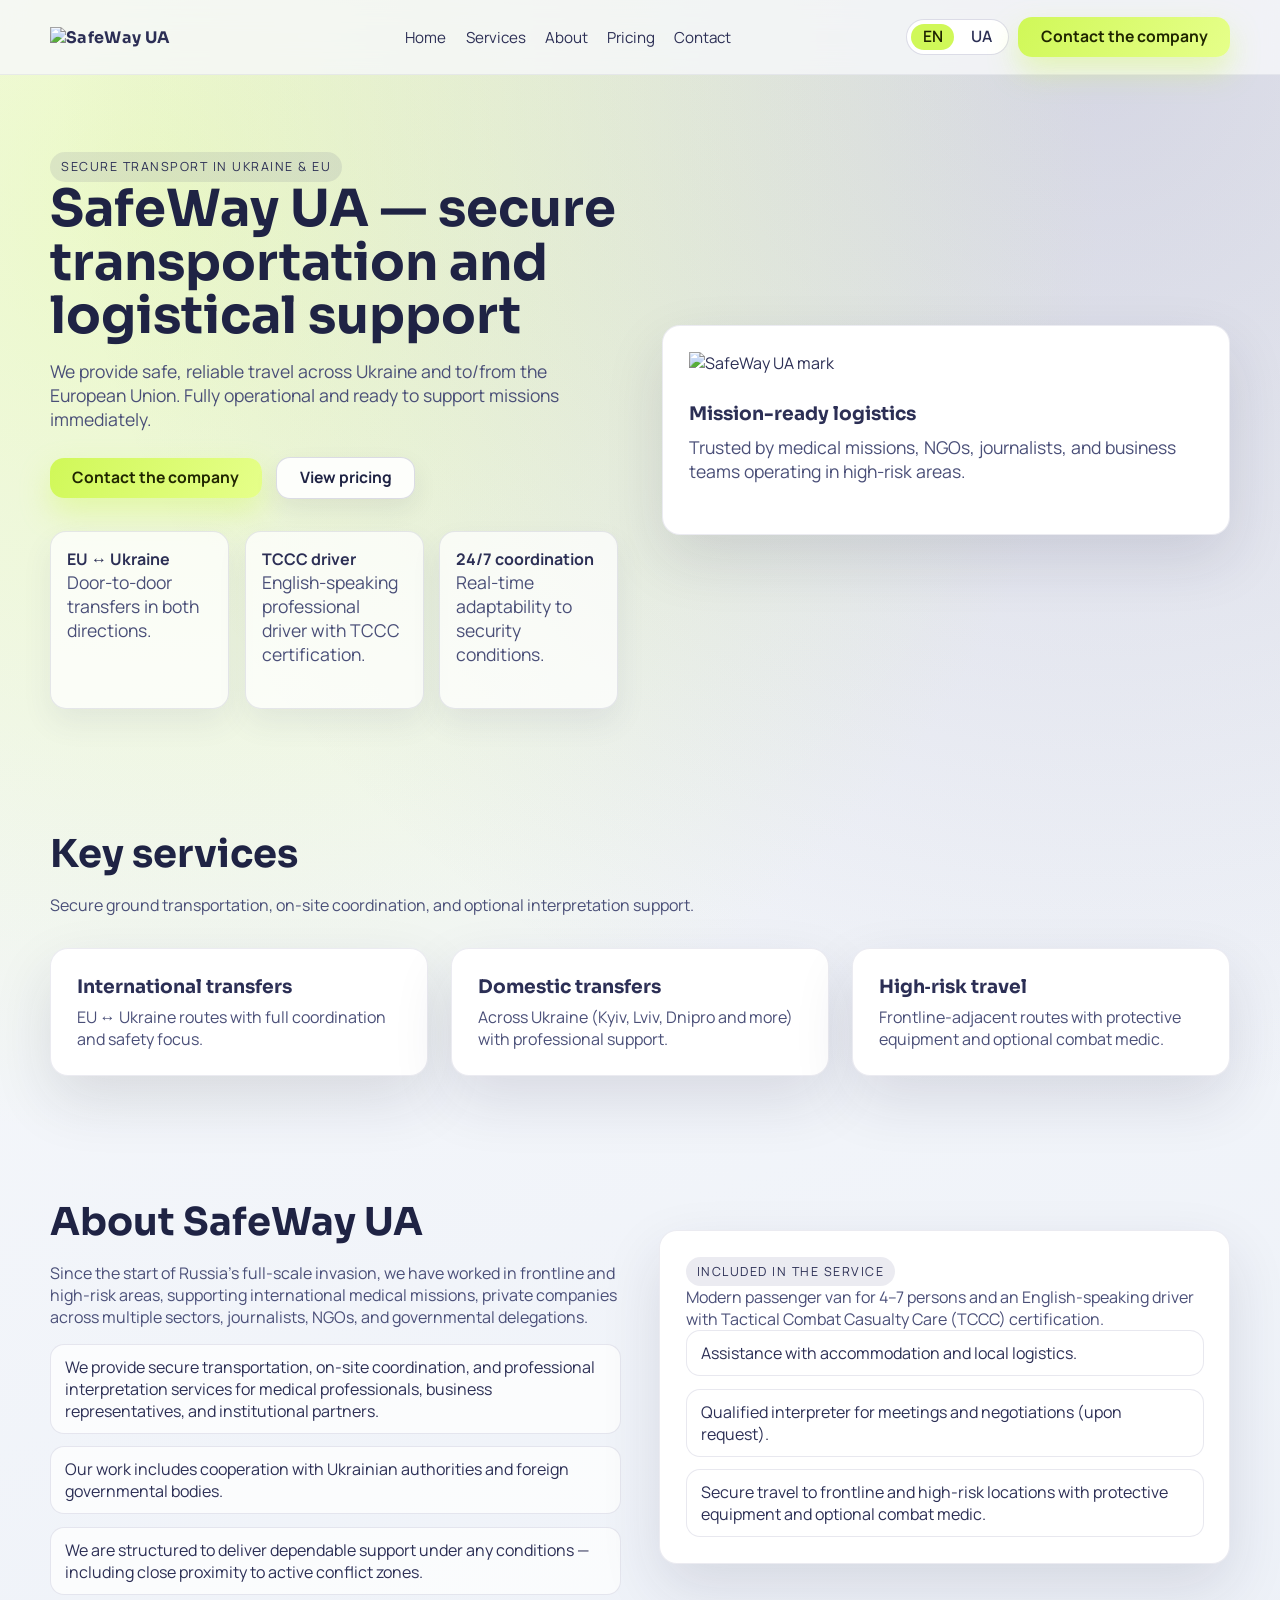
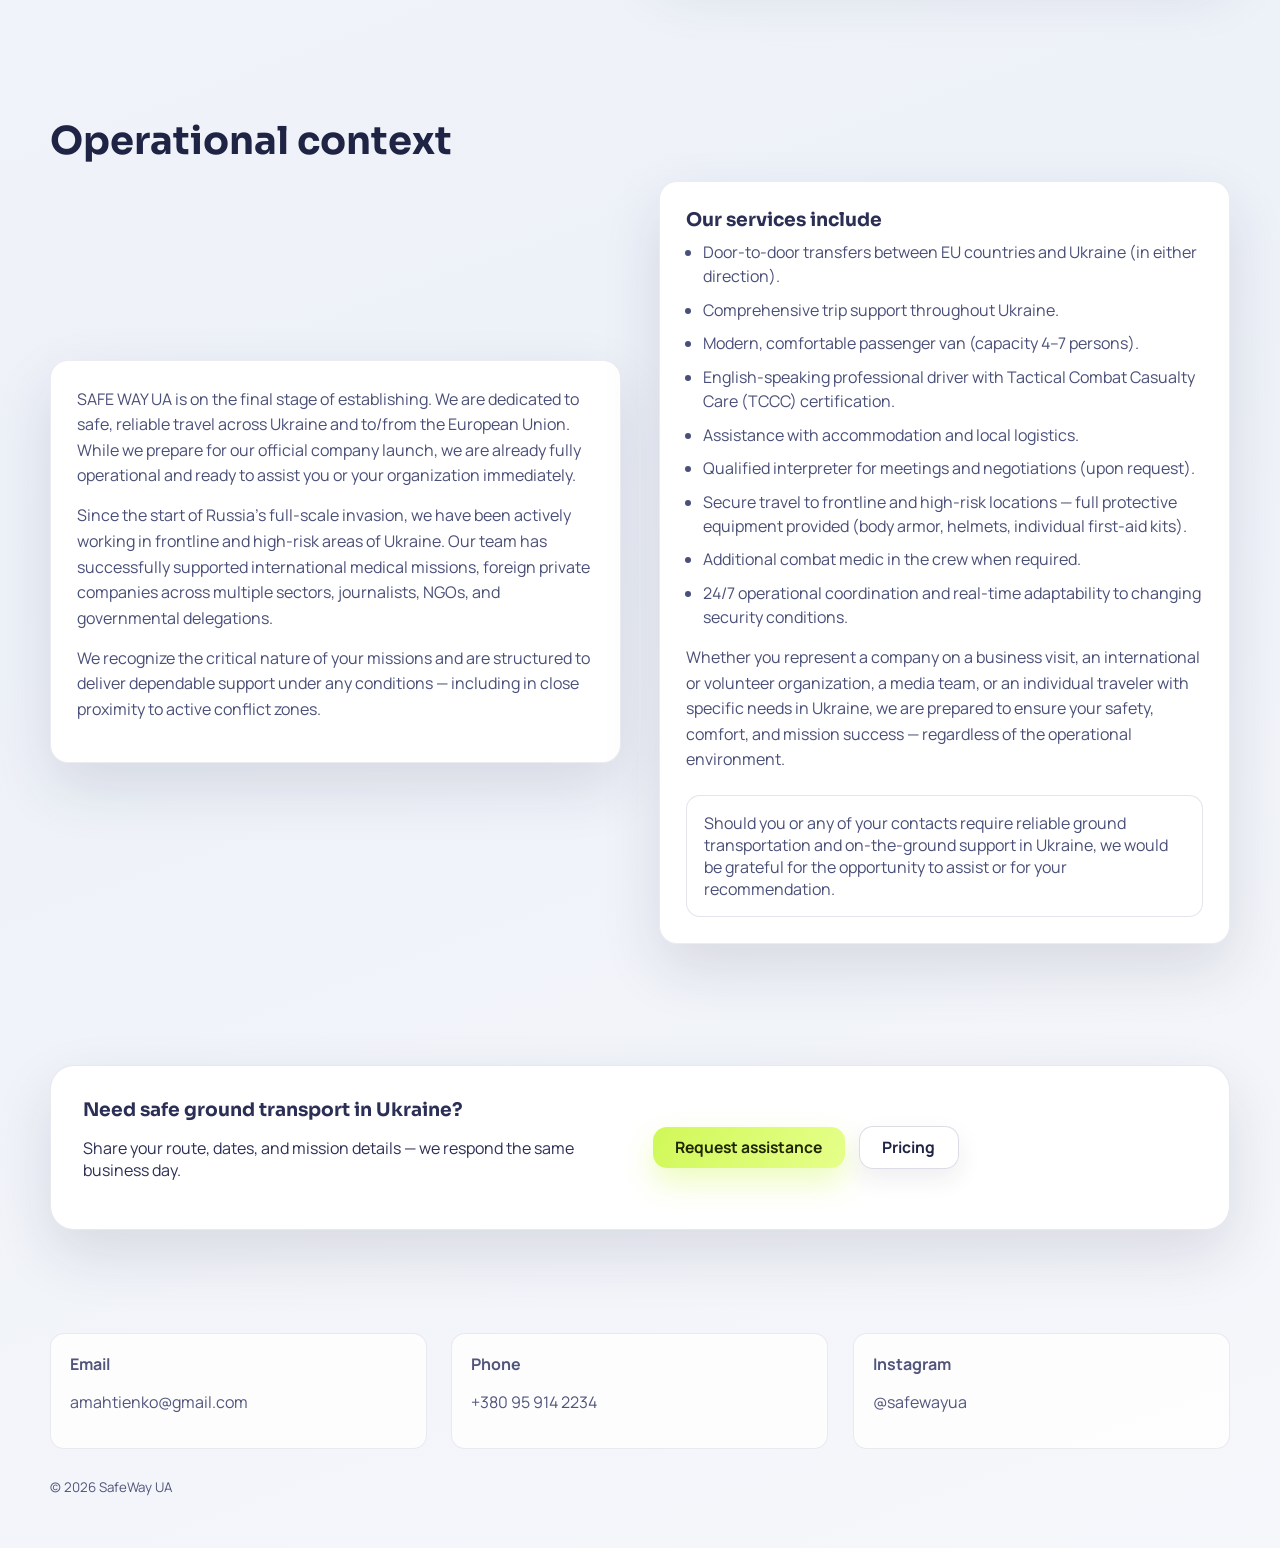
==== index.html @ d70117c4 "Add files via upload" ====
<!doctype html>
<html lang="en">
  <head>
    <meta charset="UTF-8" />
    <meta name="viewport" content="width=device-width, initial-scale=1.0" />
    <title>SafeWay UA Logistics</title>
    <link rel="preconnect" href="https://fonts.googleapis.com" />
    <link rel="preconnect" href="https://fonts.gstatic.com" crossorigin />
    <link
      href="https://fonts.googleapis.com/css2?family=Manrope:wght@400;500;600;700&family=Sora:wght@500;600;700&display=swap"
      rel="stylesheet"
    />
    <link rel="stylesheet" href="./styles.css" />
    <link rel="icon" type="image/png" href="./favicon.png" />
  </head>
  <body>
    <header>
      <div class="container nav">
        <a class="logo" href="./index.html">
          <img src="./assets/logo_2.png" alt="SafeWay UA" />
        </a>
        <nav class="nav-links">
          <a href="./index.html" data-i18n="nav_home">Home</a>
          <a href="#services" data-i18n="nav_services">Services</a>
          <a href="#about" data-i18n="nav_about">About</a>
          <a href="./pricing.html" data-i18n="nav_prices">Pricing</a>
          <a href="#contact" data-i18n="nav_contact">Contact</a>
        </nav>
        <div class="nav-actions">
          <div class="lang-toggle" aria-label="Language">
            <button class="active" data-lang="en">EN</button>
            <button data-lang="ua">UA</button>
          </div>
          <button class="btn btn-primary" data-open-modal data-i18n="hero_cta_primary">
            Contact the company
          </button>
        </div>
      </div>
    </header>

    <main>
      <section class="hero">
        <div class="container hero-grid">
          <div>
            <span class="badge" data-i18n="hero_badge">Secure transport in Ukraine & EU</span>
            <h1 class="hero-title-animate" data-i18n="hero_title">SafeWay UA — secure transportation and logistical support</h1>
            <p data-i18n="hero_text">
              We provide safe, reliable travel across Ukraine and to/from the European Union. Fully operational and
              ready to support missions immediately.
            </p>
            <div class="hero-actions">
              <button class="btn btn-primary" data-open-modal data-i18n="hero_cta_primary">Contact the company</button>
              <a class="btn btn-outline" href="./pricing.html" data-i18n="hero_cta_secondary">View pricing</a>
            </div>
            <div class="hero-meta">
              <div class="meta">
                <strong data-i18n="meta_1_title">EU ↔ Ukraine</strong>
                <p data-i18n="meta_1_text">Door‑to‑door transfers in both directions.</p>
              </div>
              <div class="meta">
                <strong data-i18n="meta_2_title">TCCC driver</strong>
                <p data-i18n="meta_2_text">English‑speaking professional driver with TCCC certification.</p>
              </div>
              <div class="meta">
                <strong data-i18n="meta_3_title">24/7 coordination</strong>
                <p data-i18n="meta_3_text">Real‑time adaptability to security conditions.</p>
              </div>
            </div>
          </div>
          <div class="hero-card">
            <img src="./assets/mark_with backround 4.png" alt="SafeWay UA mark" />
            <h3 data-i18n="hero_card_title">Mission-ready logistics</h3>
            <p data-i18n="hero_card_text">
              Trusted by medical missions, NGOs, journalists, and business teams operating in high‑risk areas.
            </p>
          </div>
        </div>
      </section>

      <section class="section" id="services">
        <div class="container">
          <h2 data-i18n="services_title">Key services</h2>
          <p class="lead" data-i18n="services_lead">
            Secure ground transportation, on‑site coordination, and optional interpretation support.
          </p>
          <div class="cards">
            <div class="card">
              <h3 data-i18n="service_1_title">International transfers</h3>
              <p data-i18n="service_1_text">EU ↔ Ukraine routes with full coordination and safety focus.</p>
            </div>
            <div class="card">
              <h3 data-i18n="service_2_title">Domestic transfers</h3>
              <p data-i18n="service_2_text">Across Ukraine (Kyiv, Lviv, Dnipro and more) with professional support.</p>
            </div>
            <div class="card">
              <h3 data-i18n="service_3_title">High‑risk travel</h3>
              <p data-i18n="service_3_text">
                Frontline‑adjacent routes with protective equipment and optional combat medic.
              </p>
            </div>
          </div>
        </div>
      </section>

      <section class="section" id="about">
        <div class="container split">
          <div>
            <h2 data-i18n="about_title">About SafeWay UA</h2>
            <p class="lead" data-i18n="about_lead">
              Since the start of Russia’s full‑scale invasion, we have worked in frontline and high‑risk areas,
              supporting international medical missions, private companies across multiple sectors, journalists, NGOs,
              and governmental delegations.
            </p>
            <div class="list">
              <div class="list-item" data-i18n="about_point_1">
                We provide secure transportation, on‑site coordination, and professional interpretation services for
                medical professionals, business representatives, and institutional partners.
              </div>
              <div class="list-item" data-i18n="about_point_2">
                Our work includes cooperation with Ukrainian authorities and foreign governmental bodies.
              </div>
              <div class="list-item" data-i18n="about_point_3">
                We are structured to deliver dependable support under any conditions — including close proximity to
                active conflict zones.
              </div>
            </div>
          </div>
          <div>
            <div class="card">
              <span class="badge" data-i18n="coverage_title">Included in the service</span>
              <p data-i18n="coverage_text">
                Modern passenger van for 4–7 persons and an English‑speaking driver with Tactical Combat Casualty Care
                (TCCC) certification.
              </p>
              <div class="list">
                <div class="list-item" data-i18n="coverage_list_1">Assistance with accommodation and local logistics.</div>
                <div class="list-item" data-i18n="coverage_list_2">
                  Qualified interpreter for meetings and negotiations (upon request).
                </div>
                <div class="list-item" data-i18n="coverage_list_3">
                  Secure travel to frontline and high‑risk locations with protective equipment and optional combat
                  medic.
                </div>
              </div>
            </div>
          </div>
        </div>
      </section>

      <section class="section" id="mission">
        <div class="container">
          <h2 data-i18n="mission_title">Operational context</h2>
          <div class="split">
            <div class="card rich" data-i18n-html="mission_body_html"></div>
            <div class="card">
              <h3 style="margin-top: 0;" data-i18n="mission_services_title">Our services include</h3>
              <ul class="rich-list">
                <li data-i18n="mission_service_1">Door‑to‑door transfers between EU countries and Ukraine (in either direction).</li>
                <li data-i18n="mission_service_2">Comprehensive trip support throughout Ukraine.</li>
                <li data-i18n="mission_service_3">Modern, comfortable passenger van (capacity 4–7 persons).</li>
                <li data-i18n="mission_service_4">English‑speaking professional driver with Tactical Combat Casualty Care (TCCC) certification.</li>
                <li data-i18n="mission_service_5">Assistance with accommodation and local logistics.</li>
                <li data-i18n="mission_service_6">Qualified interpreter for meetings and negotiations (upon request).</li>
                <li data-i18n="mission_service_7">
                  Secure travel to frontline and high‑risk locations — full protective equipment provided (body armor,
                  helmets, individual first‑aid kits).
                </li>
                <li data-i18n="mission_service_8">Additional combat medic in the crew when required.</li>
                <li data-i18n="mission_service_9">24/7 operational coordination and real‑time adaptability to changing security conditions.</li>
              </ul>
              <p class="rich" data-i18n="mission_close"></p>
              <p class="rich-note" data-i18n="mission_recommend"></p>
            </div>
          </div>
        </div>
      </section>

      <section class="section" id="contact">
        <div class="container">
          <div class="banner">
            <div>
              <h3 data-i18n="banner_title">Need safe ground transport in Ukraine?</h3>
              <p data-i18n="banner_text">
                Share your route, dates, and mission details — we respond the same business day.
              </p>
            </div>
            <div class="hero-actions">
              <button class="btn btn-primary" data-open-modal data-i18n="banner_cta">Request assistance</button>
              <a class="btn btn-outline" href="./pricing.html" data-i18n="nav_prices">Pricing</a>
            </div>
          </div>
        </div>
      </section>
    </main>

    <footer>
      <div class="container footer-grid">
        <div class="footer-card">
          <strong data-i18n="footer_email_label">Email</strong>
          <p data-i18n="footer_email_text">amahtienko@gmail.com</p>
        </div>
        <div class="footer-card">
          <strong data-i18n="footer_phone_label">Phone</strong>
          <p data-i18n="footer_phone_text">+380 95 914 2234</p>
        </div>
        <div class="footer-card">
          <strong data-i18n="footer_follow_label">Instagram</strong>
          <p>
            <a href="https://www.instagram.com/safewayua" target="_blank" rel="noreferrer" data-i18n="footer_follow_text">
              @safewayua
            </a>
          </p>
        </div>
      </div>
      <div class="container" style="margin-top: 1.6rem;">
        <small>© <span data-year></span> SafeWay UA</small>
      </div>
    </footer>

    <div class="modal" aria-hidden="true">
      <div class="modal-card">
        <h3 data-i18n="modal_title">Choose a channel</h3>
        <p data-i18n="modal_text">Message SafeWay UA via Telegram or WhatsApp.</p>
        <div class="modal-actions">
          <a data-telegram href="https://t.me/USERNAME" target="_blank" rel="noreferrer" data-i18n="modal_telegram">
            Telegram
          </a>
          <a data-whatsapp href="https://wa.me/000000000000" target="_blank" rel="noreferrer" data-i18n="modal_whatsapp">
            WhatsApp
          </a>
        </div>
        <div style="margin-top: 1.2rem; text-align: right;">
          <button class="btn btn-outline" data-close-modal data-i18n="modal_close">Close</button>
        </div>
      </div>
    </div>

    <script src="./app.js"></script>
  </body>
</html>
---- styles.css ----
:root {
  --ink: #2c2f55;
  --ink-strong: #1f2344;
  --accent: #d0f858;
  --accent-strong: #b8e83a;
  --bg: #f7f8fb;
  --bg-2: #eef1f7;
  --line: rgba(64, 64, 120, 0.18);
  --card: #ffffff;
  --shadow: 0 24px 60px rgba(32, 36, 66, 0.12);
  --radius: 18px;
}

* {
  box-sizing: border-box;
}

html,
body {
  margin: 0;
  padding: 0;
  font-family: "Manrope", sans-serif;
  background:
    radial-gradient(circle at 12% 6%, rgba(208, 248, 88, 0.32), transparent 30%),
    radial-gradient(circle at 86% 2%, rgba(64, 64, 120, 0.18), transparent 32%),
    linear-gradient(160deg, #f9fafc 0%, #edf1f8 60%, #f6f7fb 100%);
  color: var(--ink);
}

a {
  color: inherit;
  text-decoration: none;
}

img {
  max-width: 100%;
  display: block;
}

body::before {
  content: "";
  position: fixed;
  inset: 0;
  background: 
    radial-gradient(circle at 10% 20%, rgba(208, 248, 88, 0.12), transparent 35%),
    radial-gradient(circle at 90% 15%, rgba(64, 64, 120, 0.12), transparent 30%),
    repeating-linear-gradient(120deg, rgba(64, 64, 120, 0.05) 0 1px, transparent 1px 60px);
  pointer-events: none;
  z-index: -1;
}

.container {
  width: min(1180px, calc(100% - 2.5rem));
  margin-inline: auto;
}

header {
  position: sticky;
  top: 0;
  z-index: 20;
  backdrop-filter: blur(14px);
  background: rgba(247, 248, 251, 0.8);
  border-bottom: 1px solid rgba(64, 64, 120, 0.08);
}

.nav {
  height: 74px;
  display: flex;
  align-items: center;
  justify-content: space-between;
  gap: 1rem;
}

.logo {
  display: flex;
  align-items: center;
  gap: 0;
  font-family: "Sora", sans-serif;
  font-weight: 700;
  letter-spacing: 0.02em;
}

.logo img {
  width: 180px;
  height: auto;
  object-fit: contain;
}

.nav-links {
  display: flex;
  align-items: center;
  gap: 1.2rem;
  font-size: 0.95rem;
}

.nav-actions {
  display: flex;
  align-items: center;
  gap: 0.6rem;
}

.lang-toggle {
  display: flex;
  gap: 0.4rem;
  border: 1px solid var(--line);
  padding: 0.25rem;
  border-radius: 999px;
  background: #fff;
}

.lang-toggle button {
  border: 0;
  padding: 0.35rem 0.7rem;
  border-radius: 999px;
  background: transparent;
  font-weight: 600;
  color: var(--ink);
  cursor: pointer;
}

.lang-toggle button.active {
  background: var(--accent);
  color: #1e2400;
}

button,
.btn {
  border: 0;
  cursor: pointer;
  border-radius: 14px;
  padding: 0.78rem 1.4rem;
  font-family: inherit;
  font-weight: 700;
  font-size: 0.98rem;
  line-height: 1;
  transition: transform 0.15s ease, box-shadow 0.2s ease, background 0.2s ease, border-color 0.2s ease;
}

.btn-primary {
  color: #202600;
  background: linear-gradient(120deg, #d0f858 0%, #e6ff8a 100%);
  box-shadow: 0 14px 30px rgba(208, 248, 88, 0.4);
}

.btn-primary:hover {
  transform: translateY(-1px);
  box-shadow: 0 18px 36px rgba(208, 248, 88, 0.5);
}

.btn-outline {
  color: var(--ink-strong);
  border: 1px solid rgba(64, 64, 120, 0.18);
  background: rgba(255, 255, 255, 0.9);
  box-shadow: 0 10px 24px rgba(32, 36, 66, 0.08);
}

.btn-outline:hover {
  transform: translateY(-1px);
  border-color: rgba(64, 64, 120, 0.32);
}

.hero {
  padding: 4.8rem 0 3.8rem;
}

.hero-grid {
  display: grid;
  grid-template-columns: repeat(2, minmax(0, 1fr));
  gap: 2.8rem;
  align-items: center;
}

.hero h1 {
  font-family: "Sora", sans-serif;
  font-size: clamp(2.3rem, 4vw, 3.9rem);
  line-height: 1.05;
  margin: 0 0 1rem;
  color: var(--ink-strong);
}

.hero p {
  font-size: 1.1rem;
  color: #4a4f78;
  margin: 0 0 1.6rem;
}

.hero-card {
  background: var(--card);
  border-radius: var(--radius);
  padding: 1.6rem;
  box-shadow: var(--shadow);
  border: 1px solid rgba(64, 64, 120, 0.1);
}

.hero-card img {
  margin-bottom: 1.8rem;
}

.hero-card h3 {
  margin: 0 0 0.6rem;
  font-family: "Sora", sans-serif;
}

.hero-actions {
  display: flex;
  gap: 0.9rem;
  flex-wrap: wrap;
  align-items: center;
}

.hero-meta {
  margin-top: 2rem;
  display: grid;
  grid-template-columns: repeat(3, minmax(0, 1fr));
  gap: 1rem;
}

.hero-meta .meta {
  background: rgba(255, 255, 255, 0.72);
  border: 1px solid rgba(64, 64, 120, 0.12);
  border-radius: 16px;
  padding: 1rem;
  box-shadow: 0 14px 30px rgba(64, 64, 120, 0.08);
}

.section {
  padding: 3.8rem 0;
}

.section h2 {
  font-family: "Sora", sans-serif;
  font-size: clamp(1.8rem, 3vw, 2.6rem);
  margin: 0 0 1rem;
  color: var(--ink-strong);
}

.section p.lead {
  max-width: 720px;
  color: #4a4f78;
}

.cards {
  display: grid;
  grid-template-columns: repeat(3, minmax(0, 1fr));
  gap: 1.4rem;
  margin-top: 2rem;
}

.card {
  background: var(--card);
  border-radius: var(--radius);
  padding: 1.6rem;
  border: 1px solid rgba(64, 64, 120, 0.1);
  box-shadow: var(--shadow);
  transition: transform 0.2s ease, box-shadow 0.2s ease, border-color 0.2s ease;
}

.card:hover {
  transform: translateY(-4px);
  box-shadow: 0 28px 70px rgba(32, 36, 66, 0.16);
  border-color: rgba(64, 64, 120, 0.2);
}

.card h3 {
  font-family: "Sora", sans-serif;
  margin: 0 0 0.5rem;
}

.card p {
  color: #4a4f78;
  margin: 0;
}

.split {
  display: grid;
  grid-template-columns: repeat(2, minmax(0, 1fr));
  gap: 2.4rem;
  align-items: center;
}

.list {
  display: grid;
  gap: 0.75rem;
}

.list-item {
  display: flex;
  align-items: flex-start;
  gap: 0.6rem;
  padding: 0.7rem 0.9rem;
  background: rgba(255, 255, 255, 0.7);
  border-radius: 14px;
  border: 1px solid rgba(64, 64, 120, 0.12);
}

.badge {
  font-size: 0.78rem;
  text-transform: uppercase;
  letter-spacing: 0.12em;
  background: rgba(64, 64, 120, 0.1);
  padding: 0.4rem 0.7rem;
  border-radius: 999px;
  display: inline-flex;
  align-items: center;
  gap: 0.35rem;
}

.banner {
  background: var(--card);
  border-radius: calc(var(--radius) + 6px);
  padding: 2rem;
  border: 1px solid rgba(64, 64, 120, 0.12);
  box-shadow: var(--shadow);
  display: grid;
  grid-template-columns: repeat(2, minmax(0, 1fr));
  gap: 1.6rem;
}

.banner h3 {
  margin: 0 0 0.4rem;
  font-family: "Sora", sans-serif;
}

.rich p {
  margin: 0 0 0.9rem;
  color: #4a4f78;
  line-height: 1.6;
}

p.rich {
  margin: 0 0 1.4rem;
  color: #4a4f78;
  line-height: 1.6;
}

.rich strong {
  color: var(--ink-strong);
}

.rich-list {
  margin: 0.6rem 0 1rem;
  padding-left: 1.1rem;
  color: #4a4f78;
  display: grid;
  gap: 0.6rem;
  line-height: 1.5;
}

.rich-note {
  margin-top: 1.6rem;
  padding: 1rem 1.1rem;
  border-radius: 14px;
  border: 1px solid rgba(64, 64, 120, 0.14);
  background: rgba(255, 255, 255, 0.78);
  color: #4a4f78;
}

footer {
  padding: 2.6rem 0 3.2rem;
  color: #51557a;
}

.footer-grid {
  display: grid;
  grid-template-columns: repeat(3, minmax(0, 1fr));
  gap: 1.5rem;
}

.footer-card {
  padding: 1.2rem;
  border-radius: 14px;
  border: 1px solid rgba(64, 64, 120, 0.1);
  background: rgba(255, 255, 255, 0.8);
}

.modal {
  position: fixed;
  inset: 0;
  background: rgba(16, 18, 36, 0.42);
  display: none;
  align-items: center;
  justify-content: center;
  padding: 1.5rem;
  z-index: 40;
}

.modal.active {
  display: flex;
}

.modal-card {
  background: #fff;
  border-radius: 20px;
  padding: 1.6rem;
  max-width: 420px;
  width: 100%;
  box-shadow: var(--shadow);
}

.modal-card h3 {
  margin-top: 0;
  font-family: "Sora", sans-serif;
}

.modal-actions {
  display: grid;
  gap: 0.8rem;
  margin-top: 1.1rem;
}

.modal-actions a {
  padding: 0.9rem 1rem;
  border-radius: 12px;
  border: 1px solid rgba(64, 64, 120, 0.18);
  background: #f9fafc;
  font-weight: 600;
  display: flex;
  align-items: center;
  justify-content: space-between;
}

.price-grid {
  display: grid;
  grid-template-columns: repeat(3, minmax(0, 1fr));
  gap: 1.4rem;
  margin-top: 2rem;
}

.price-card {
  background: var(--card);
  border-radius: var(--radius);
  padding: 1.6rem;
  border: 1px solid rgba(64, 64, 120, 0.1);
  box-shadow: var(--shadow);
  position: relative;
  overflow: hidden;
  transition: transform 0.2s ease, box-shadow 0.2s ease, border-color 0.2s ease;
}

.price-card:hover {
  transform: translateY(-4px);
  box-shadow: 0 28px 70px rgba(32, 36, 66, 0.16);
  border-color: rgba(64, 64, 120, 0.2);
}

.price-card .price-tag {
  font-size: 1.8rem;
  font-family: "Sora", sans-serif;
  margin: 0.6rem 0 1rem;
  color: var(--ink-strong);
}

.price-duration {
  margin: 0 0 0.8rem;
  color: #4a4f78;
}

.price-label {
  display: block;
  margin-top: 0.6rem;
  font-weight: 600;
  color: var(--ink-strong);
}

.price-note {
  margin: 0.4rem 0 0.8rem;
  color: #4a4f78;
}

.price-card ul {
  margin: 0;
  padding-left: 1rem;
  color: #4a4f78;
}


.reveal {
  opacity: 0;
  transform: translateY(18px) scale(0.98);
  transition: opacity 0.6s ease, transform 0.6s ease;
  will-change: opacity, transform;
}

.reveal.is-visible {
  opacity: 1;
  transform: translateY(0) scale(1);
}

@media (prefers-reduced-motion: reduce) {
  .reveal {
    opacity: 1;
    transform: none;
    transition: none;
  }
}

@media (max-width: 980px) {
  .hero-grid,
  .split,
  .banner,
  .footer-grid {
    grid-template-columns: 1fr;
  }

  .cards,
  .price-grid {
    grid-template-columns: repeat(2, minmax(0, 1fr));
  }

  .hero-meta {
    grid-template-columns: 1fr;
  }

  .nav-links {
    display: none;
  }
}

@media (max-width: 680px) {
  .cards,
  .price-grid {
    grid-template-columns: 1fr;
  }

  .nav {
    flex-wrap: wrap;
    height: auto;
    padding: 0.8rem 0 1.2rem;
  }
}

.hero-title-animate {
  opacity: 0;
  transform: translateY(12px);
  animation: heroTitleIn 0.7s ease forwards;
}

@keyframes heroTitleIn {
  to {
    opacity: 1;
    transform: translateY(0);
  }
}
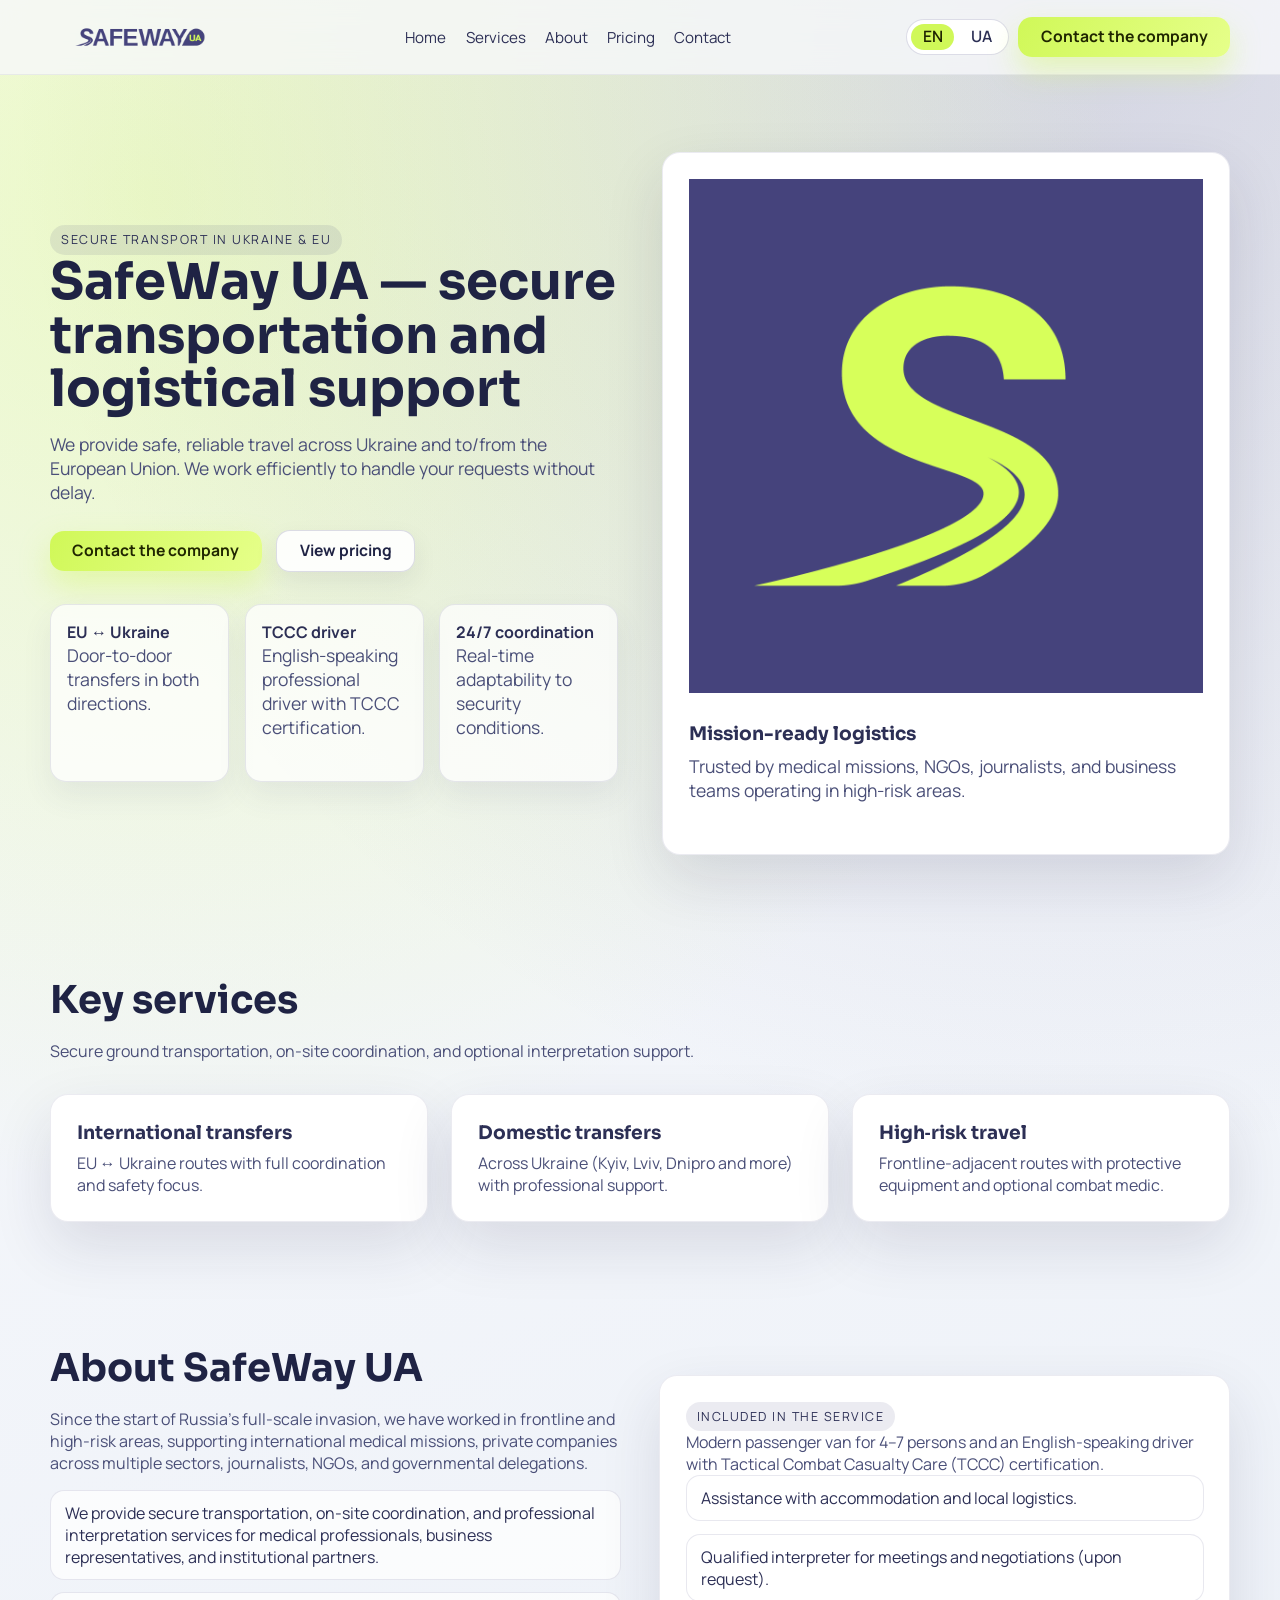
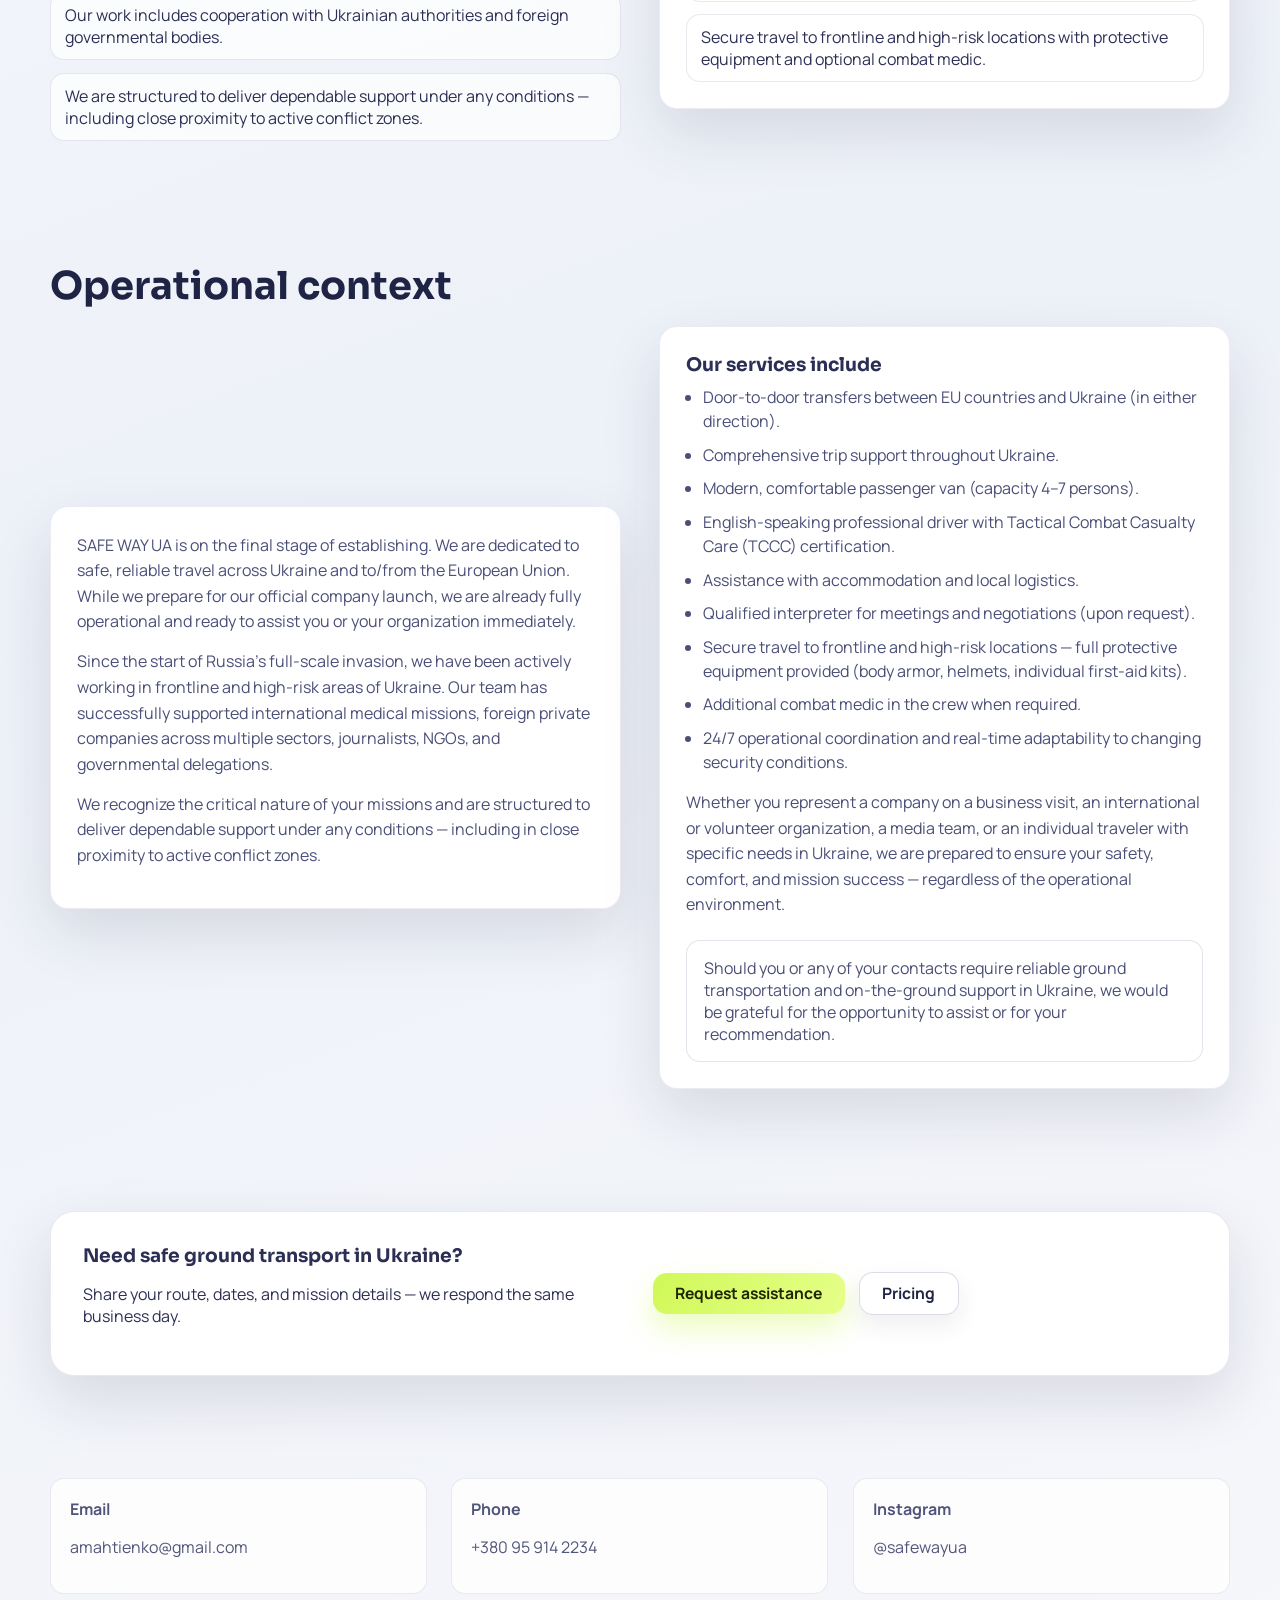
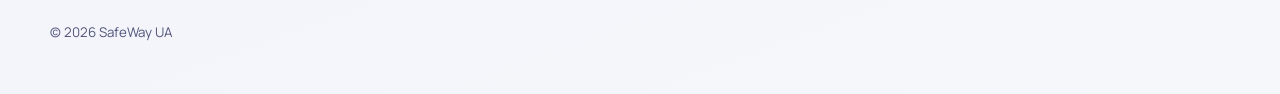
==== commit d4a65915: "Update index.html" ====
--- a/index.html
+++ b/index.html
@@ -45,8 +45,7 @@
             <span class="badge" data-i18n="hero_badge">Secure transport in Ukraine & EU</span>
             <h1 class="hero-title-animate" data-i18n="hero_title">SafeWay UA — secure transportation and logistical support</h1>
             <p data-i18n="hero_text">
-              We provide safe, reliable travel across Ukraine and to/from the European Union. Fully operational and
-              ready to support missions immediately.
+              We provide safe, reliable travel across Ukraine and to/from the European Union. We work efficiently to handle your requests without delay.
             </p>
             <div class="hero-actions">
               <button class="btn btn-primary" data-open-modal data-i18n="hero_cta_primary">Contact the company</button>
--- a/styles.css
+++ b/styles.css
@@ -542,3 +542,10 @@
   }
 }
 
+
+
+@media (max-width: 720px) {
+  header {
+    position: static;
+  }
+}
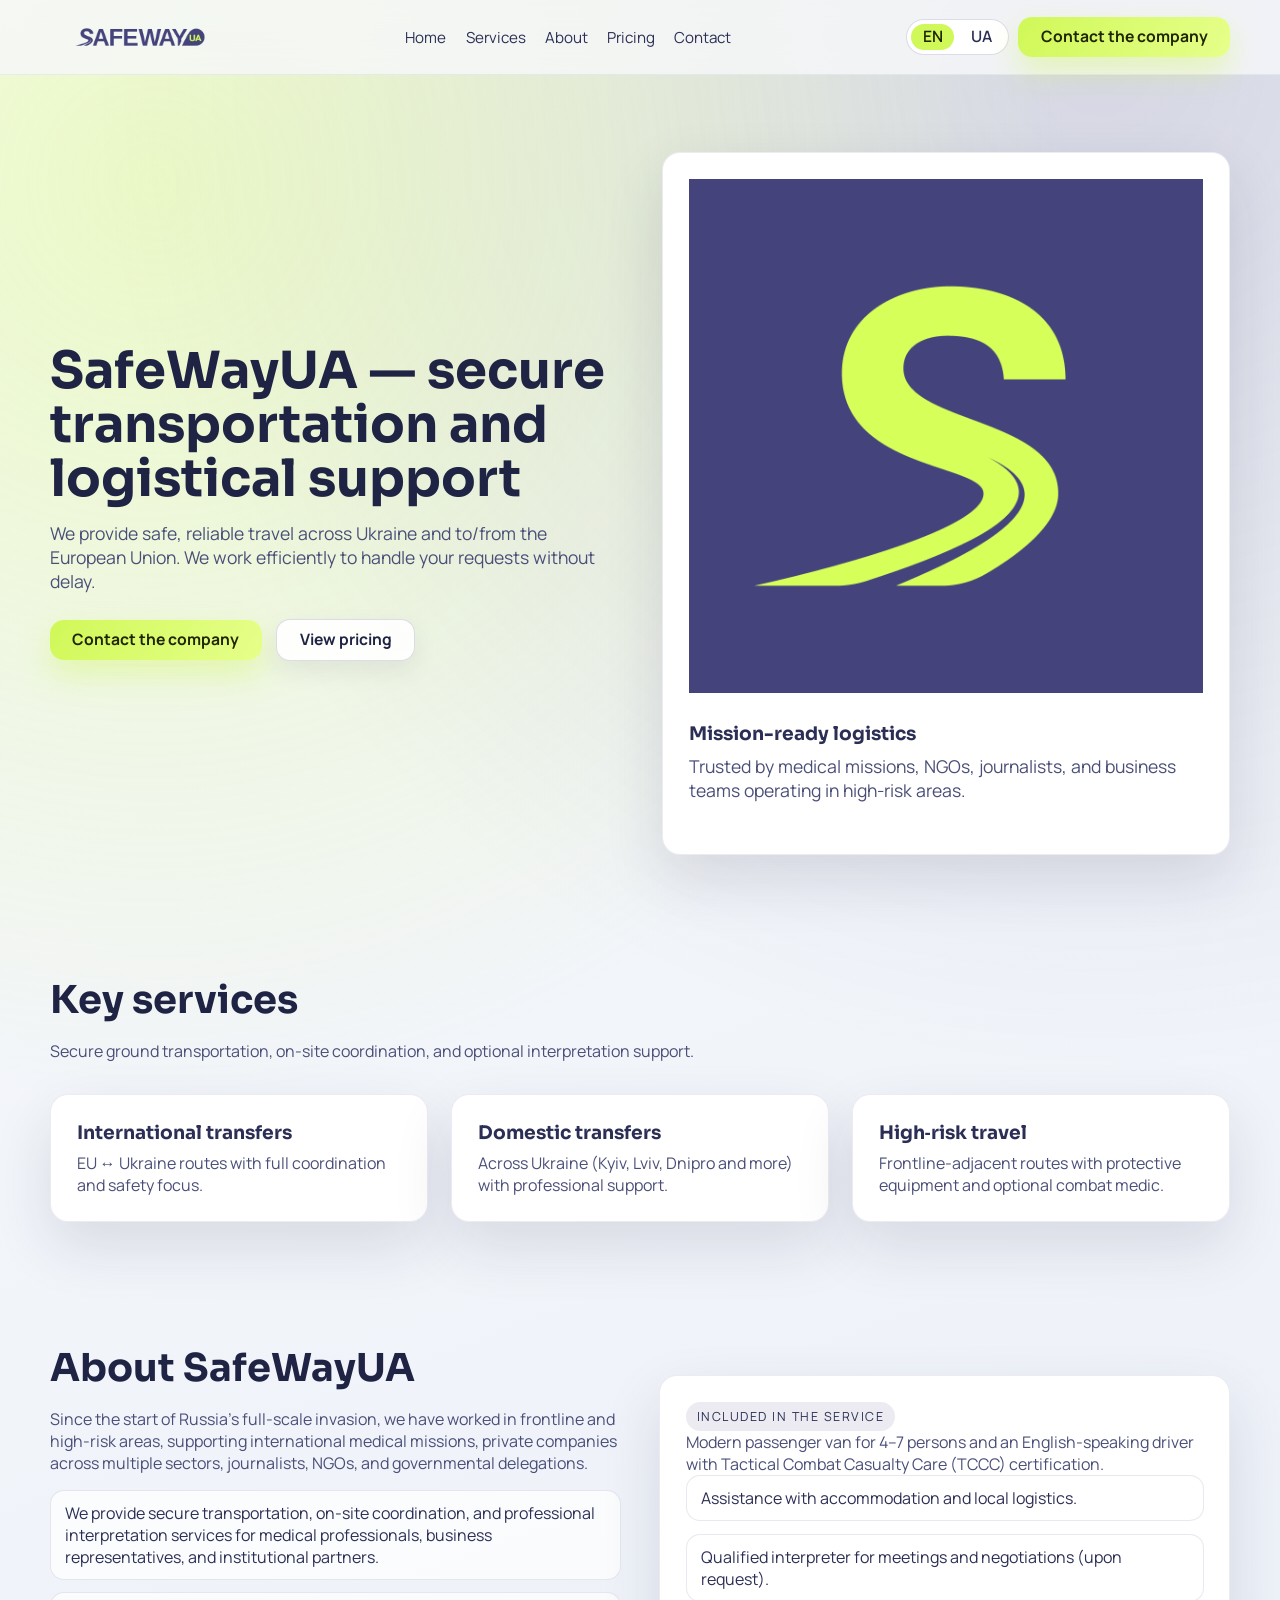
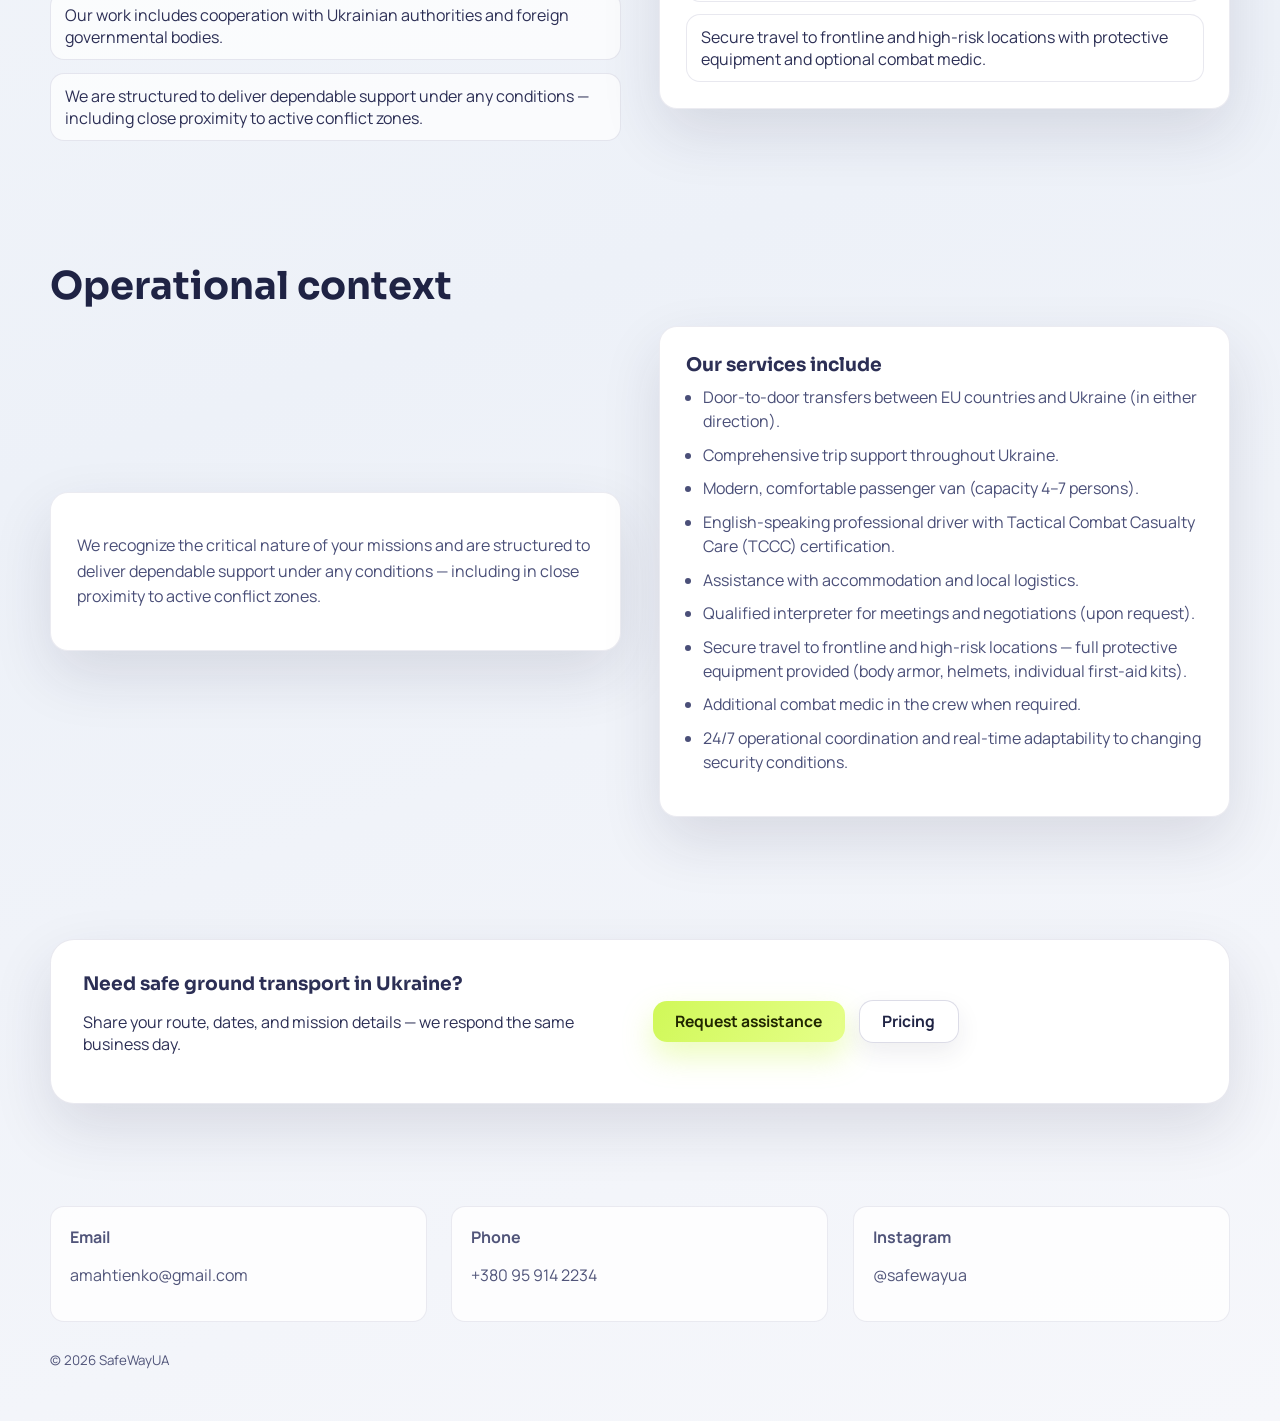
==== commit 040d6a6c: "Update index.html" ====
--- a/index.html
+++ b/index.html
@@ -3,7 +3,7 @@
   <head>
     <meta charset="UTF-8" />
     <meta name="viewport" content="width=device-width, initial-scale=1.0" />
-    <title>SafeWay UA Logistics</title>
+    <title>SafeWayUA Logistics</title>
     <link rel="preconnect" href="https://fonts.googleapis.com" />
     <link rel="preconnect" href="https://fonts.gstatic.com" crossorigin />
     <link
@@ -17,7 +17,7 @@
     <header>
       <div class="container nav">
         <a class="logo" href="./index.html">
-          <img src="./assets/logo_2.png" alt="SafeWay UA" />
+          <img src="./assets/logo_2.png" alt="SafeWayUA" />
         </a>
         <nav class="nav-links">
           <a href="./index.html" data-i18n="nav_home">Home</a>
@@ -42,8 +42,7 @@
       <section class="hero">
         <div class="container hero-grid">
           <div>
-            <span class="badge" data-i18n="hero_badge">Secure transport in Ukraine & EU</span>
-            <h1 class="hero-title-animate" data-i18n="hero_title">SafeWay UA — secure transportation and logistical support</h1>
+            <h1 class="hero-title-animate" data-i18n="hero_title">SafeWayUA — secure transportation and logistical support</h1>
             <p data-i18n="hero_text">
               We provide safe, reliable travel across Ukraine and to/from the European Union. We work efficiently to handle your requests without delay.
             </p>
@@ -51,23 +50,9 @@
               <button class="btn btn-primary" data-open-modal data-i18n="hero_cta_primary">Contact the company</button>
               <a class="btn btn-outline" href="./pricing.html" data-i18n="hero_cta_secondary">View pricing</a>
             </div>
-            <div class="hero-meta">
-              <div class="meta">
-                <strong data-i18n="meta_1_title">EU ↔ Ukraine</strong>
-                <p data-i18n="meta_1_text">Door‑to‑door transfers in both directions.</p>
-              </div>
-              <div class="meta">
-                <strong data-i18n="meta_2_title">TCCC driver</strong>
-                <p data-i18n="meta_2_text">English‑speaking professional driver with TCCC certification.</p>
-              </div>
-              <div class="meta">
-                <strong data-i18n="meta_3_title">24/7 coordination</strong>
-                <p data-i18n="meta_3_text">Real‑time adaptability to security conditions.</p>
-              </div>
-            </div>
           </div>
           <div class="hero-card">
-            <img src="./assets/mark_with backround 4.png" alt="SafeWay UA mark" />
+            <img src="./assets/mark_with backround 4.png" alt="SafeWayUA mark" />
             <h3 data-i18n="hero_card_title">Mission-ready logistics</h3>
             <p data-i18n="hero_card_text">
               Trusted by medical missions, NGOs, journalists, and business teams operating in high‑risk areas.
@@ -104,7 +89,7 @@
       <section class="section" id="about">
         <div class="container split">
           <div>
-            <h2 data-i18n="about_title">About SafeWay UA</h2>
+            <h2 data-i18n="about_title">About SafeWayUA</h2>
             <p class="lead" data-i18n="about_lead">
               Since the start of Russia’s full‑scale invasion, we have worked in frontline and high‑risk areas,
               supporting international medical missions, private companies across multiple sectors, journalists, NGOs,
@@ -167,8 +152,6 @@
                 <li data-i18n="mission_service_8">Additional combat medic in the crew when required.</li>
                 <li data-i18n="mission_service_9">24/7 operational coordination and real‑time adaptability to changing security conditions.</li>
               </ul>
-              <p class="rich" data-i18n="mission_close"></p>
-              <p class="rich-note" data-i18n="mission_recommend"></p>
             </div>
           </div>
         </div>
@@ -212,17 +195,17 @@
         </div>
       </div>
       <div class="container" style="margin-top: 1.6rem;">
-        <small>© <span data-year></span> SafeWay UA</small>
+        <small>© <span data-year></span> SafeWayUA</small>
       </div>
     </footer>
 
     <div class="modal" aria-hidden="true">
       <div class="modal-card">
         <h3 data-i18n="modal_title">Choose a channel</h3>
-        <p data-i18n="modal_text">Message SafeWay UA via Telegram or WhatsApp.</p>
+        <p data-i18n="modal_text">Message SafeWayUA via Signal or WhatsApp.</p>
         <div class="modal-actions">
-          <a data-telegram href="https://t.me/USERNAME" target="_blank" rel="noreferrer" data-i18n="modal_telegram">
-            Telegram
+          <a data-signal href="https://t.me/USERNAME" target="_blank" rel="noreferrer" data-i18n="modal_telegram">
+            Signal
           </a>
           <a data-whatsapp href="https://wa.me/000000000000" target="_blank" rel="noreferrer" data-i18n="modal_whatsapp">
             WhatsApp
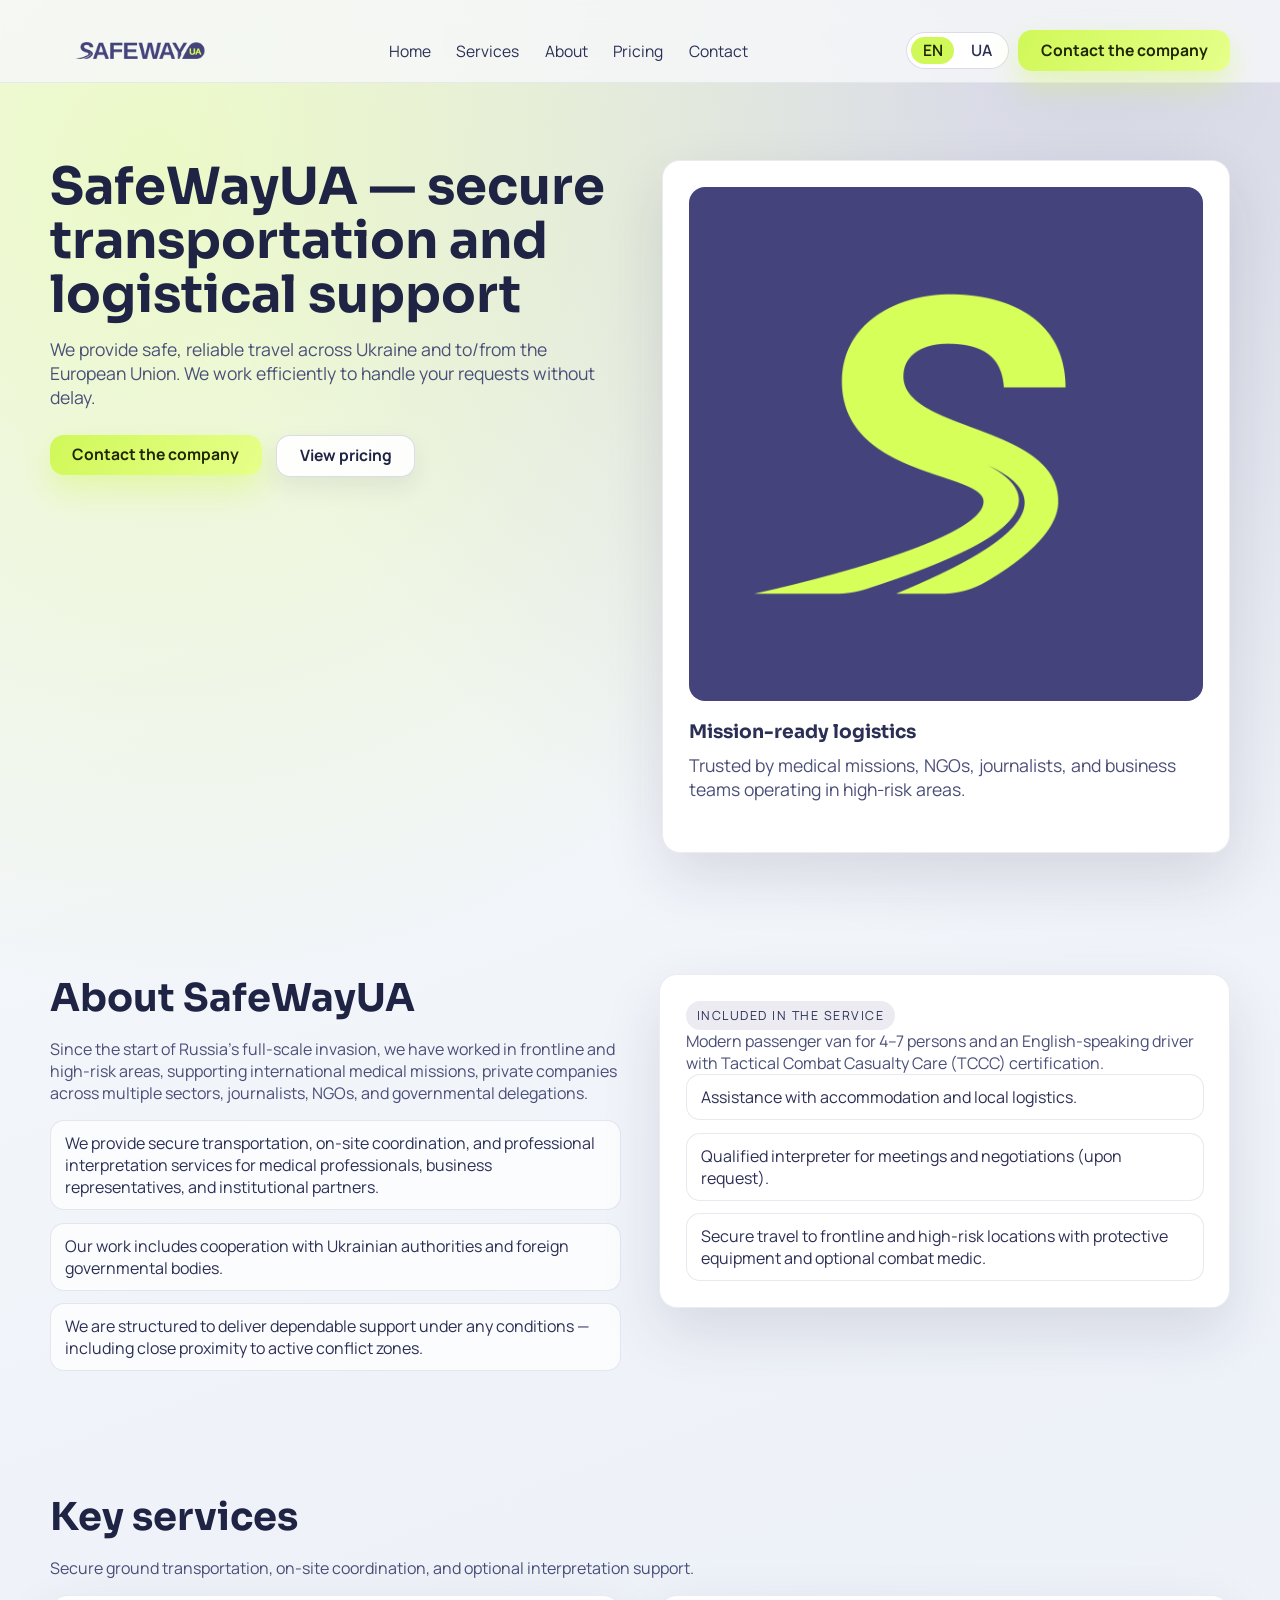
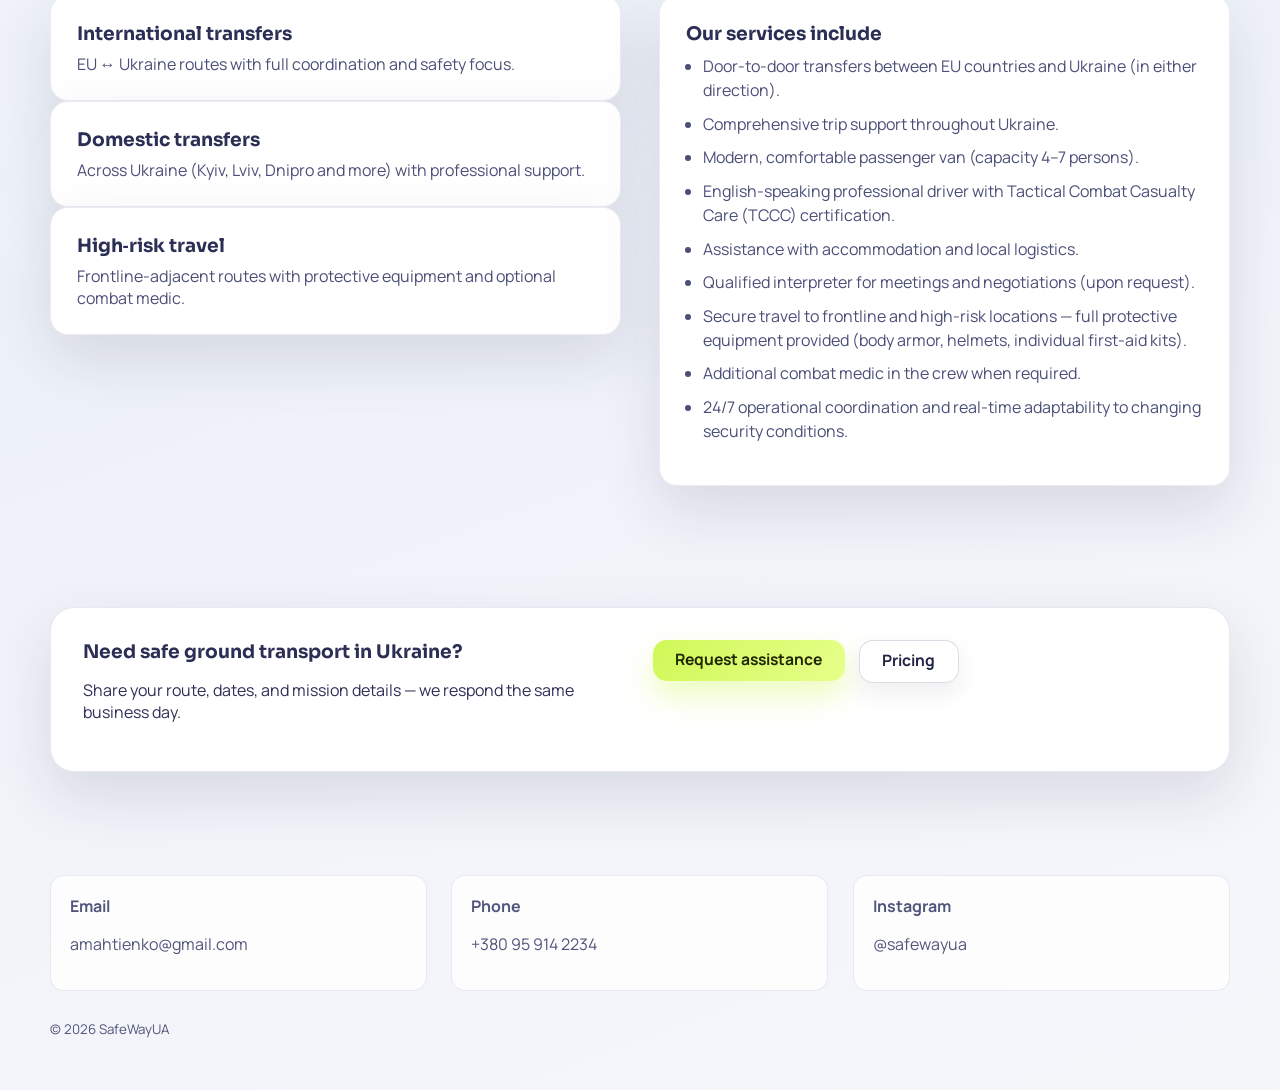
==== commit a36056ce: "Update index.html" ====
--- a/index.html
+++ b/index.html
@@ -55,33 +55,8 @@
             <img src="./assets/mark_with backround 4.png" alt="SafeWayUA mark" />
             <h3 data-i18n="hero_card_title">Mission-ready logistics</h3>
             <p data-i18n="hero_card_text">
-              Trusted by medical missions, NGOs, journalists, and business teams operating in high‑risk areas.
+              If you're planning a trip to Ukraine — as a company, journalist, NGO, or delegation — and want a smooth, worry-free experience, we provide full support. From airport pickup to daily logistics, with proven safety protocols and professional assistance at every stage.We are here to take care of everything - ensuring your stay in Ukraine is SAFE, secure, and comfortable.
             </p>
-          </div>
-        </div>
-      </section>
-
-      <section class="section" id="services">
-        <div class="container">
-          <h2 data-i18n="services_title">Key services</h2>
-          <p class="lead" data-i18n="services_lead">
-            Secure ground transportation, on‑site coordination, and optional interpretation support.
-          </p>
-          <div class="cards">
-            <div class="card">
-              <h3 data-i18n="service_1_title">International transfers</h3>
-              <p data-i18n="service_1_text">EU ↔ Ukraine routes with full coordination and safety focus.</p>
-            </div>
-            <div class="card">
-              <h3 data-i18n="service_2_title">Domestic transfers</h3>
-              <p data-i18n="service_2_text">Across Ukraine (Kyiv, Lviv, Dnipro and more) with professional support.</p>
-            </div>
-            <div class="card">
-              <h3 data-i18n="service_3_title">High‑risk travel</h3>
-              <p data-i18n="service_3_text">
-                Frontline‑adjacent routes with protective equipment and optional combat medic.
-              </p>
-            </div>
           </div>
         </div>
       </section>
@@ -91,9 +66,10 @@
           <div>
             <h2 data-i18n="about_title">About SafeWayUA</h2>
             <p class="lead" data-i18n="about_lead">
-              Since the start of Russia’s full‑scale invasion, we have worked in frontline and high‑risk areas,
-              supporting international medical missions, private companies across multiple sectors, journalists, NGOs,
-              and governmental delegations.
+              SAFEWAYUA is a professional transportation and logistical support service. We are dedicated to safe, reliable travel across Ukraine and to/from the European Union.
+Since the start of Russia's full-scale invasion, we have been actively working in high-risk areas of Ukraine. Our team has successfully supported international medical missions, foreign private companies across multiple sectors, journalists, NGOS, and governmental delegations.
+We operate where experience, responsibility, and security matter most. SAFEWAYUA is a trusted partner for those working in complex and high-risk environments, delivering professional logistical support without compromise.
+
             </p>
             <div class="list">
               <div class="list-item" data-i18n="about_point_1">
@@ -131,11 +107,27 @@
         </div>
       </section>
 
-      <section class="section" id="mission">
+      <section class="section" id="services">
         <div class="container">
-          <h2 data-i18n="mission_title">Operational context</h2>
-          <div class="split">
-            <div class="card rich" data-i18n-html="mission_body_html"></div>
+          <h2 data-i18n="services_title">Our services</h2>
+          <p class="lead" data-i18n="services_lead">
+            Secure ground transportation, on‑site coordination, and optional interpretation support.
+          </p>
+          <div class="split services-split">
+            <div class="stack">
+              <div class="card">
+                <h3 data-i18n="service_1_title">International transfers</h3>
+                <p data-i18n="service_1_text">EU ↔ Ukraine routes with full coordination and safety focus.</p>
+              </div>
+              <div class="card">
+                <h3 data-i18n="service_2_title">Domestic transfer across Ukraine</h3>
+                <p data-i18n="service_2_text">Intercity travel across Ukraine with continuous escort.</p>
+              </div>
+              <div class="card">
+                <h3 data-i18n="service_3_title">City transfer</h3>
+                <p data-i18n="service_3_text">Transportation within one city.</p>
+              </div>
+            </div>
             <div class="card">
               <h3 style="margin-top: 0;" data-i18n="mission_services_title">Our services include</h3>
               <ul class="rich-list">
@@ -157,11 +149,13 @@
         </div>
       </section>
 
+      
+
       <section class="section" id="contact">
         <div class="container">
           <div class="banner">
             <div>
-              <h3 data-i18n="banner_title">Need safe ground transport in Ukraine?</h3>
+              <h3 data-i18n="banner_title">Need trusted ground partner in Ukraine?</h3>
               <p data-i18n="banner_text">
                 Share your route, dates, and mission details — we respond the same business day.
               </p>
@@ -182,7 +176,7 @@
           <p data-i18n="footer_email_text">amahtienko@gmail.com</p>
         </div>
         <div class="footer-card">
-          <strong data-i18n="footer_phone_label">Phone</strong>
+          <strong data-i18n="footer_phone_label">Phone/Signal/WhatsApp</strong>
           <p data-i18n="footer_phone_text">+380 95 914 2234</p>
         </div>
         <div class="footer-card">
--- a/styles.css
+++ b/styles.css
@@ -63,17 +63,20 @@
   border-bottom: 1px solid rgba(64, 64, 120, 0.08);
 }
 
+
 .nav {
-  height: 74px;
-  display: flex;
+  height: 82px;
+  display: grid;
+  grid-template-columns: auto 1fr auto;
   align-items: center;
-  justify-content: space-between;
   gap: 1rem;
 }
 
+
+
 .logo {
   display: flex;
-  align-items: center;
+  align-items: start;
   gap: 0;
   font-family: "Sora", sans-serif;
   font-weight: 700;
@@ -89,15 +92,25 @@
 .nav-links {
   display: flex;
   align-items: center;
-  gap: 1.2rem;
-  font-size: 0.95rem;
-}
+  justify-content: center;
+  justify-self: center;
+  gap: 1.6rem;
+  font-size: 0.98rem;
+}
+
+
+
+
 
 .nav-actions {
   display: flex;
   align-items: center;
   gap: 0.6rem;
-}
+  justify-self: end;
+  height: 100%;
+}
+
+
 
 .lang-toggle {
   display: flex;
@@ -167,7 +180,7 @@
   display: grid;
   grid-template-columns: repeat(2, minmax(0, 1fr));
   gap: 2.8rem;
-  align-items: center;
+  align-items: start;
 }
 
 .hero h1 {
@@ -183,6 +196,7 @@
   color: #4a4f78;
   margin: 0 0 1.6rem;
 }
+
 
 .hero-card {
   background: var(--card);
@@ -190,11 +204,19 @@
   padding: 1.6rem;
   box-shadow: var(--shadow);
   border: 1px solid rgba(64, 64, 120, 0.1);
+  display: flex;
+  flex-direction: column;
+  align-items: flex-start;
+  text-align: left;
 }
 
 .hero-card img {
-  margin-bottom: 1.8rem;
-}
+  width: 100%;
+  height: auto;
+  border-radius: 16px;
+  margin-bottom: 1.2rem;
+}
+
 
 .hero-card h3 {
   margin: 0 0 0.6rem;
@@ -205,7 +227,8 @@
   display: flex;
   gap: 0.9rem;
   flex-wrap: wrap;
-  align-items: center;
+  align-items: start;
+  margin-bottom: 2.2rem;
 }
 
 .hero-meta {
@@ -275,7 +298,7 @@
   display: grid;
   grid-template-columns: repeat(2, minmax(0, 1fr));
   gap: 2.4rem;
-  align-items: center;
+  align-items: start; 
 }
 
 .list {
@@ -301,7 +324,7 @@
   padding: 0.4rem 0.7rem;
   border-radius: 999px;
   display: inline-flex;
-  align-items: center;
+  align-items: start;
   gap: 0.35rem;
 }
 
@@ -378,7 +401,7 @@
   inset: 0;
   background: rgba(16, 18, 36, 0.42);
   display: none;
-  align-items: center;
+  align-items: start;
   justify-content: center;
   padding: 1.5rem;
   z-index: 40;
@@ -415,7 +438,7 @@
   background: #f9fafc;
   font-weight: 600;
   display: flex;
-  align-items: center;
+  align-items: start;
   justify-content: space-between;
 }
 
@@ -512,8 +535,17 @@
   }
 
   .nav-links {
-    display: none;
-  }
+  display: flex;
+  align-items: center;
+  justify-content: center;
+  justify-self: center;
+  gap: 1.6rem;
+  font-size: 0.98rem;
+}
+
+
+
+
 }
 
 @media (max-width: 680px) {
@@ -523,10 +555,14 @@
   }
 
   .nav {
-    flex-wrap: wrap;
-    height: auto;
-    padding: 0.8rem 0 1.2rem;
-  }
+  height: 82px;
+  display: grid;
+  grid-template-columns: auto 1fr auto;
+  align-items: center;
+  gap: 1rem;
+}
+
+
 }
 
 .hero-title-animate {
@@ -546,6 +582,30 @@
 
 @media (max-width: 720px) {
   header {
-    position: static;
-  }
-}
+  position: sticky;
+  top: 0;
+  z-index: 20;
+  backdrop-filter: blur(14px);
+  background: rgba(247, 248, 251, 0.8);
+  border-bottom: 1px solid rgba(64, 64, 120, 0.08);
+}
+
+}
+#mission h2 {
+  margin-top: -1.0rem;
+}
+
+#mission.section {
+  padding-top: 2.6rem;
+}
+
+
+#about .list-item[data-i18n="mission_close"] {
+  margin-top: 0.2rem;
+}
+
+.hero-visual {
+  display: flex;
+  justify-content: flex-end;
+  align-items: flex-start;
+}
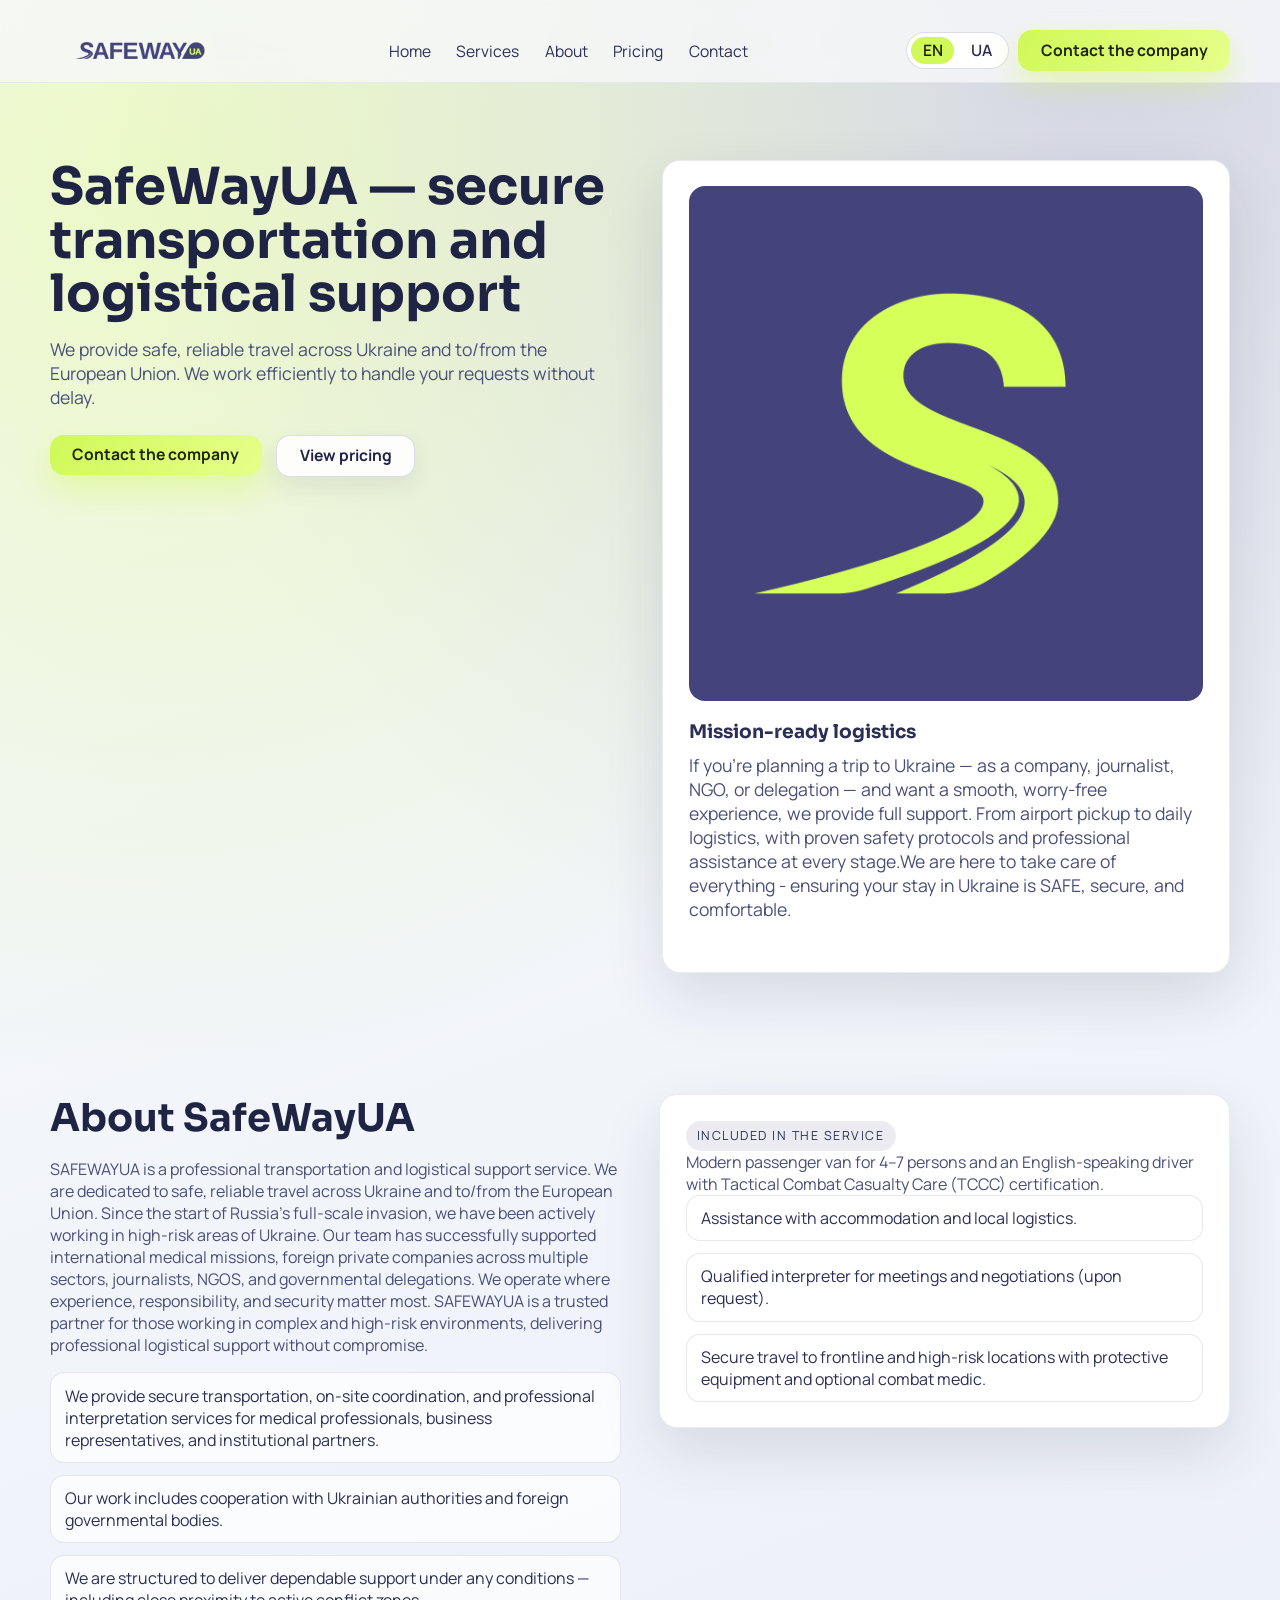
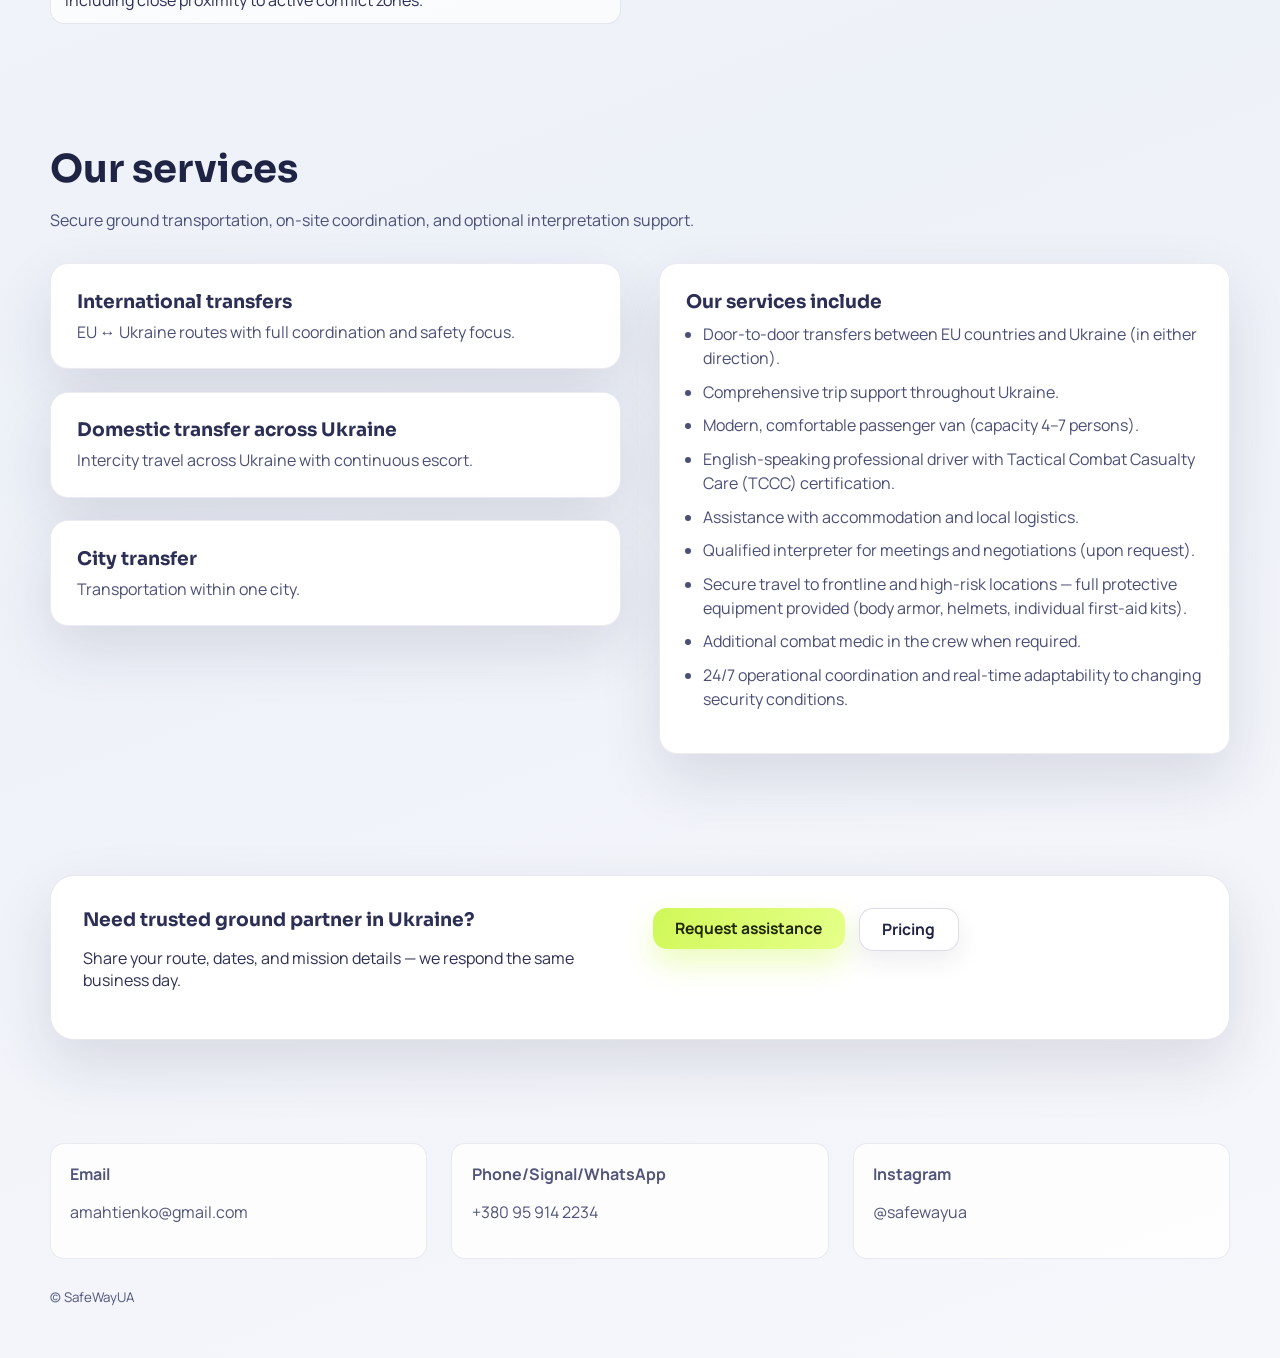
==== commit 5e55a120: "Update index.html" ====
--- a/index.html
+++ b/index.html
@@ -211,6 +211,6 @@
       </div>
     </div>
 
-    <script src="./app.js"></script>
+   <script src="app.js"></script>
   </body>
 </html>
--- a/styles.css
+++ b/styles.css
@@ -76,7 +76,7 @@
 
 .logo {
   display: flex;
-  align-items: start;
+  align-items: center;
   gap: 0;
   font-family: "Sora", sans-serif;
   font-weight: 700;
@@ -84,7 +84,7 @@
 }
 
 .logo img {
-  width: 180px;
+  width: 160px;
   height: auto;
   object-fit: contain;
 }
@@ -96,8 +96,13 @@
   justify-self: center;
   gap: 1.6rem;
   font-size: 0.98rem;
-}
-
+  height: 100%;
+}
+.nav-links a {
+  display: flex;
+  align-items: center;
+  height: 100%;
+}
 
 
 
@@ -105,6 +110,7 @@
 .nav-actions {
   display: flex;
   align-items: center;
+  justify-content: center;
   gap: 0.6rem;
   justify-self: end;
   height: 100%;
@@ -180,6 +186,582 @@
   display: grid;
   grid-template-columns: repeat(2, minmax(0, 1fr));
   gap: 2.8rem;
+  align-items: center;
+}
+
+.hero h1 {
+  font-family: "Sora", sans-serif;
+  font-size: clamp(2.3rem, 4vw, 3.9rem);
+  line-height: 1.05;
+  margin: 0 0 1rem;
+  color: var(--ink-strong);
+}
+
+.hero p {
+  font-size: 1.1rem;
+  color: #4a4f78;
+  margin: 0 0 1.6rem;
+}
+
+
+.hero-card {
+  background: var(--card);
+  border-radius: var(--radius);
+  padding: 1.6rem;
+  box-shadow: var(--shadow);
+  border: 1px solid rgba(64, 64, 120, 0.1);
+  display: flex;
+  flex-direction: column;
+  align-items: flex-start;
+  text-align: left;
+}
+
+.hero-card img {
+  width: 100%;
+  height: auto;
+  border-radius: 16px;
+  margin-bottom: 1.2rem;
+}
+
+
+.hero-card h3 {
+  margin: 0 0 0.6rem;
+  font-family: "Sora", sans-serif;
+}
+
+.hero-actions {
+  display: flex;
+  gap: 0.9rem;
+  flex-wrap: wrap;
+  align-items: center;
+  margin-bottom: 2.2rem;
+}
+
+.hero-meta {
+  margin-top: 2rem;
+  display: grid;
+  grid-template-columns: repeat(3, minmax(0, 1fr));
+  gap: 1rem;
+}
+
+.hero-meta .meta {
+  background: rgba(255, 255, 255, 0.72);
+  border: 1px solid rgba(64, 64, 120, 0.12);
+  border-radius: 16px;
+  padding: 1rem;
+  box-shadow: 0 14px 30px rgba(64, 64, 120, 0.08);
+}
+
+.section {
+  padding: 3.8rem 0;
+}
+
+.section h2 {
+  font-family: "Sora", sans-serif;
+  font-size: clamp(1.8rem, 3vw, 2.6rem);
+  margin: 0 0 1rem;
+  color: var(--ink-strong);
+}
+
+.section p.lead {
+  max-width: 720px;
+  color: #4a4f78;
+}
+
+
+.stack {
+  display: grid;
+  gap: 1.4rem;
+}
+
+.services-split {
+  margin-top: 2rem;
+}
+
+.cards {
+  display: grid;
+  grid-template-columns: repeat(3, minmax(0, 1fr));
+  gap: 1.4rem;
+  margin-top: 2rem;
+}
+
+.card {
+  background: var(--card);
+  border-radius: var(--radius);
+  padding: 1.6rem;
+  border: 1px solid rgba(64, 64, 120, 0.1);
+  box-shadow: var(--shadow);
+  transition: transform 0.2s ease, box-shadow 0.2s ease, border-color 0.2s ease;
+}
+
+.card:hover {
+  transform: translateY(-4px);
+  box-shadow: 0 28px 70px rgba(32, 36, 66, 0.16);
+  border-color: rgba(64, 64, 120, 0.2);
+}
+
+.card h3 {
+  font-family: "Sora", sans-serif;
+  margin: 0 0 0.5rem;
+}
+
+.card p {
+  color: #4a4f78;
+  margin: 0;
+}
+
+.split {
+  display: grid;
+  grid-template-columns: repeat(2, minmax(0, 1fr));
+  gap: 2.4rem;
+  align-items: center; 
+}
+
+.list {
+  display: grid;
+  gap: 0.75rem;
+}
+
+.list-item {
+  display: flex;
+  align-items: flex-start;
+  gap: 0.6rem;
+  padding: 0.7rem 0.9rem;
+  background: rgba(255, 255, 255, 0.7);
+  border-radius: 14px;
+  border: 1px solid rgba(64, 64, 120, 0.12);
+}
+
+.badge {
+  font-size: 0.78rem;
+  text-transform: uppercase;
+  letter-spacing: 0.12em;
+  background: rgba(64, 64, 120, 0.1);
+  padding: 0.4rem 0.7rem;
+  border-radius: 999px;
+  display: inline-flex;
+  align-items: center;
+  gap: 0.35rem;
+}
+
+.banner {
+  background: var(--card);
+  border-radius: calc(var(--radius) + 6px);
+  padding: 2rem;
+  border: 1px solid rgba(64, 64, 120, 0.12);
+  box-shadow: var(--shadow);
+  display: grid;
+  grid-template-columns: repeat(2, minmax(0, 1fr));
+  gap: 1.6rem;
+}
+
+.banner h3 {
+  margin: 0 0 0.4rem;
+  font-family: "Sora", sans-serif;
+}
+
+.rich p {
+  margin: 0 0 0.9rem;
+  color: #4a4f78;
+  line-height: 1.6;
+}
+
+p.rich {
+  margin: 0 0 1.4rem;
+  color: #4a4f78;
+  line-height: 1.6;
+}
+
+.rich strong {
+  color: var(--ink-strong);
+}
+
+.rich-list {
+  margin: 0.6rem 0 1rem;
+  padding-left: 1.1rem;
+  color: #4a4f78;
+  display: grid;
+  gap: 0.6rem;
+  line-height: 1.5;
+}
+
+.rich-note {
+  margin-top: 1.6rem;
+  padding: 1rem 1.1rem;
+  border-radius: 14px;
+  border: 1px solid rgba(64, 64, 120, 0.14);
+  background: rgba(255, 255, 255, 0.78);
+  color: #4a4f78;
+}
+
+footer {
+  padding: 2.6rem 0 3.2rem;
+  color: #51557a;
+}
+
+.footer-grid {
+  display: grid;
+  grid-template-columns: repeat(3, minmax(0, 1fr));
+  gap: 1.5rem;
+}
+
+.footer-card {
+  padding: 1.2rem;
+  border-radius: 14px;
+  border: 1px solid rgba(64, 64, 120, 0.1);
+  background: rgba(255, 255, 255, 0.8);
+}
+
+.modal {
+  position: fixed;
+  inset: 0;
+  background: rgba(16, 18, 36, 0.42);
+  display: none;
+  align-items: center;
+  justify-content: center;
+  padding: 1.5rem;
+  z-index: 40;
+}
+
+.modal.active {
+  display: flex;
+}
+
+.modal-card {
+  background: #fff;
+  border-radius: 20px;
+  padding: 1.6rem;
+  max-width: 420px;
+  width: 100%;
+  box-shadow: var(--shadow);
+}
+
+.modal-card h3 {
+  margin-top: 0;
+  font-family: "Sora", sans-serif;
+}
+
+.modal-actions {
+  display: grid;
+  gap: 0.8rem;
+  margin-top: 1.1rem;
+}
+
+.modal-actions a {
+  padding: 0.9rem 1rem;
+  border-radius: 12px;
+  border: 1px solid rgba(64, 64, 120, 0.18);
+  background: #f9fafc;
+  font-weight: 600;
+  display: flex;
+  align-items: center;
+  justify-content: space-between;
+}
+
+.price-grid {
+  display: grid;
+  grid-template-columns: repeat(3, minmax(0, 1fr));
+  gap: 1.4rem;
+  margin-top: 2rem;
+}
+
+.price-card {
+  background: var(--card);
+  border-radius: var(--radius);
+  padding: 1.6rem;
+  border: 1px solid rgba(64, 64, 120, 0.1);
+  box-shadow: var(--shadow);
+  position: relative;
+  overflow: hidden;
+  transition: transform 0.2s ease, box-shadow 0.2s ease, border-color 0.2s ease;
+}
+
+.price-card:hover {
+  transform: translateY(-4px);
+  box-shadow: 0 28px 70px rgba(32, 36, 66, 0.16);
+  border-color: rgba(64, 64, 120, 0.2);
+}
+
+.price-card .price-tag {
+  font-size: 1.8rem;
+  font-family: "Sora", sans-serif;
+  margin: 0.6rem 0 1rem;
+  color: var(--ink-strong);
+}
+
+.price-duration {
+  margin: 0 0 0.8rem;
+  color: #4a4f78;
+}
+
+.price-label {
+  display: block;
+  margin-top: 0.6rem;
+  font-weight: 600;
+  color: var(--ink-strong);
+}
+
+.price-note {
+  margin: 0.4rem 0 0.8rem;
+  color: #4a4f78;
+}
+
+.price-card ul {
+  margin: 0;
+  padding-left: 1rem;
+  color: #4a4f78;
+}
+
+
+.reveal {
+  opacity: 0;
+  transform: translateY(18px) scale(0.98);
+  transition: opacity 0.6s ease, transform 0.6s ease;
+  will-change: opacity, transform;
+}
+
+.reveal.is-visible {
+  opacity: 1;
+  transform: translateY(0) scale(1);
+}
+
+@media (prefers-reduced-motion: reduce) {
+  .reveal {
+    opacity: 1;
+    transform: none;
+    transition: none;
+  }
+}
+
+@media (max-width: 980px) {
+  .hero-grid,
+  .split,
+  .banner,
+  .footer-grid {
+    grid-template-columns: 1fr;
+  }
+
+  .cards,
+  .price-grid {
+    grid-template-columns: repeat(2, minmax(0, 1fr));
+  }
+
+  .hero-meta {
+    grid-template-columns: 1fr;
+  }
+
+  .nav-links {
+  display: flex;
+  align-items: center;
+  justify-content: center;
+  justify-self: center;
+  gap: 1.6rem;
+  font-size: 0.98rem;
+}
+
+
+
+
+}
+
+@media (max-width: 680px) {
+  .cards,
+  .price-grid {
+    grid-template-columns: 1fr;
+  }
+
+  .nav {
+  height: 82px;
+  display: grid;
+  grid-template-columns: auto 1fr auto;
+  align-items: center;
+  gap: 1rem;
+}
+
+
+}
+
+.hero-title-animate {
+  opacity: 0;
+  transform: translateY(12px);
+  animation: heroTitleIn 0.7s ease forwards;
+}
+
+@keyframes heroTitleIn {
+  to {
+    opacity: 1;
+    transform: translateY(0);
+  }
+}
+
+
+
+@media (max-width: 720px) {
+  header {
+  position: sticky;
+  top: 0;
+  z-index: 20;
+  backdrop-filter: blur(14px);
+  background: rgba(247, 248, 251, 0.8);
+  border-bottom: 1px solid rgba(64, 64, 120, 0.08);
+}
+
+}
+
+#about .list-item[data-i18n="mission_close"] {
+  margin-top: 0.2rem;
+}
+
+.hero-visual {
+  display: flex;
+  justify-content: flex-end;
+  align-items: flex-start;
+}  display: block;
+}
+
+body::before {
+  content: "";
+  position: fixed;
+  inset: 0;
+  background: 
+    radial-gradient(circle at 10% 20%, rgba(208, 248, 88, 0.12), transparent 35%),
+    radial-gradient(circle at 90% 15%, rgba(64, 64, 120, 0.12), transparent 30%),
+    repeating-linear-gradient(120deg, rgba(64, 64, 120, 0.05) 0 1px, transparent 1px 60px);
+  pointer-events: none;
+  z-index: -1;
+}
+
+.container {
+  width: min(1180px, calc(100% - 2.5rem));
+  margin-inline: auto;
+}
+
+header {
+  position: sticky;
+  top: 0;
+  z-index: 20;
+  backdrop-filter: blur(14px);
+  background: rgba(247, 248, 251, 0.8);
+  border-bottom: 1px solid rgba(64, 64, 120, 0.08);
+}
+
+
+.nav {
+  height: 82px;
+  display: grid;
+  grid-template-columns: auto 1fr auto;
+  align-items: center;
+  gap: 1rem;
+}
+
+
+
+.logo {
+  display: flex;
+  align-items: start;
+  gap: 0;
+  font-family: "Sora", sans-serif;
+  font-weight: 700;
+  letter-spacing: 0.02em;
+}
+
+.logo img {
+  width: 180px;
+  height: auto;
+  object-fit: contain;
+}
+
+.nav-links {
+  display: flex;
+  align-items: center;
+  justify-content: center;
+  justify-self: center;
+  gap: 1.6rem;
+  font-size: 0.98rem;
+}
+
+
+
+
+
+.nav-actions {
+  display: flex;
+  align-items: center;
+  gap: 0.6rem;
+  justify-self: end;
+  height: 100%;
+}
+
+
+
+.lang-toggle {
+  display: flex;
+  gap: 0.4rem;
+  border: 1px solid var(--line);
+  padding: 0.25rem;
+  border-radius: 999px;
+  background: #fff;
+}
+
+.lang-toggle button {
+  border: 0;
+  padding: 0.35rem 0.7rem;
+  border-radius: 999px;
+  background: transparent;
+  font-weight: 600;
+  color: var(--ink);
+  cursor: pointer;
+}
+
+.lang-toggle button.active {
+  background: var(--accent);
+  color: #1e2400;
+}
+
+button,
+.btn {
+  border: 0;
+  cursor: pointer;
+  border-radius: 14px;
+  padding: 0.78rem 1.4rem;
+  font-family: inherit;
+  font-weight: 700;
+  font-size: 0.98rem;
+  line-height: 1;
+  transition: transform 0.15s ease, box-shadow 0.2s ease, background 0.2s ease, border-color 0.2s ease;
+}
+
+.btn-primary {
+  color: #202600;
+  background: linear-gradient(120deg, #d0f858 0%, #e6ff8a 100%);
+  box-shadow: 0 14px 30px rgba(208, 248, 88, 0.4);
+}
+
+.btn-primary:hover {
+  transform: translateY(-1px);
+  box-shadow: 0 18px 36px rgba(208, 248, 88, 0.5);
+}
+
+.btn-outline {
+  color: var(--ink-strong);
+  border: 1px solid rgba(64, 64, 120, 0.18);
+  background: rgba(255, 255, 255, 0.9);
+  box-shadow: 0 10px 24px rgba(32, 36, 66, 0.08);
+}
+
+.btn-outline:hover {
+  transform: translateY(-1px);
+  border-color: rgba(64, 64, 120, 0.32);
+}
+
+.hero {
+  padding: 4.8rem 0 3.8rem;
+}
+
+.hero-grid {
+  display: grid;
+  grid-template-columns: repeat(2, minmax(0, 1fr));
+  gap: 2.8rem;
   align-items: start;
 }
 
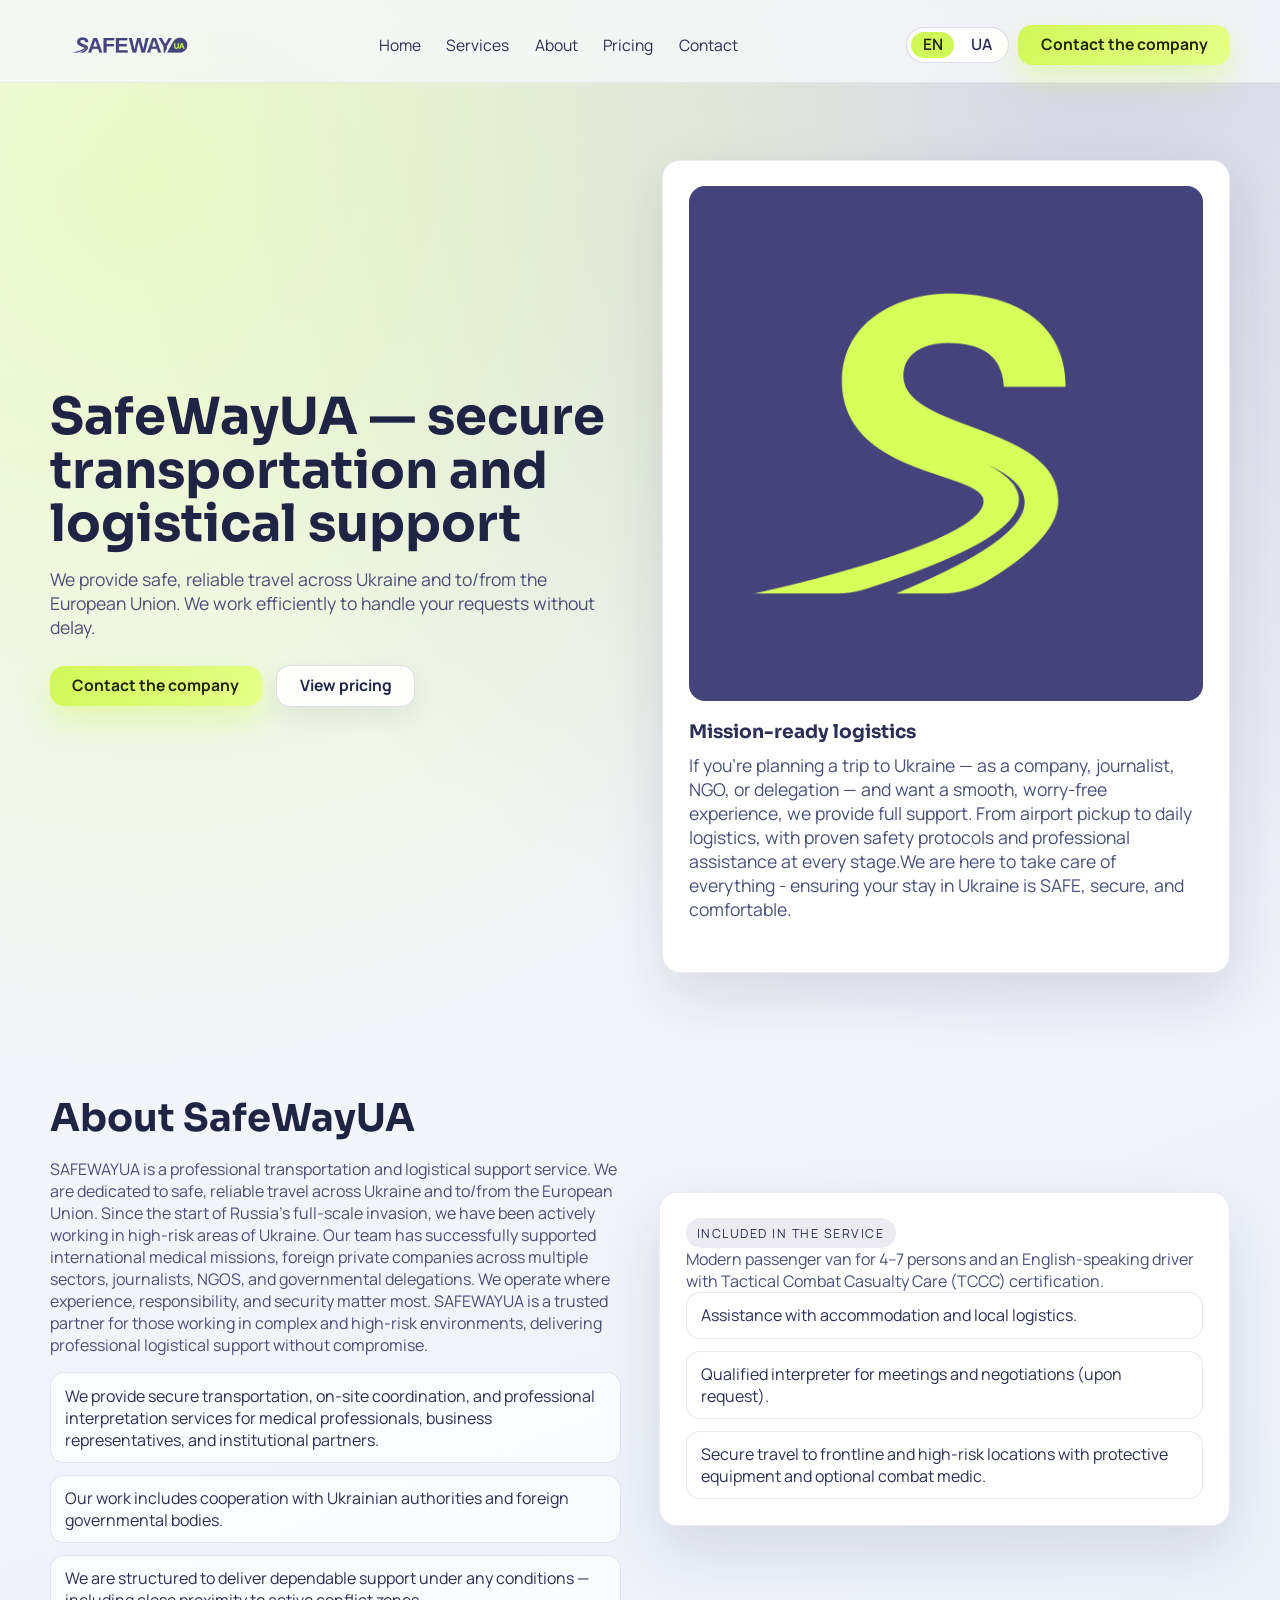
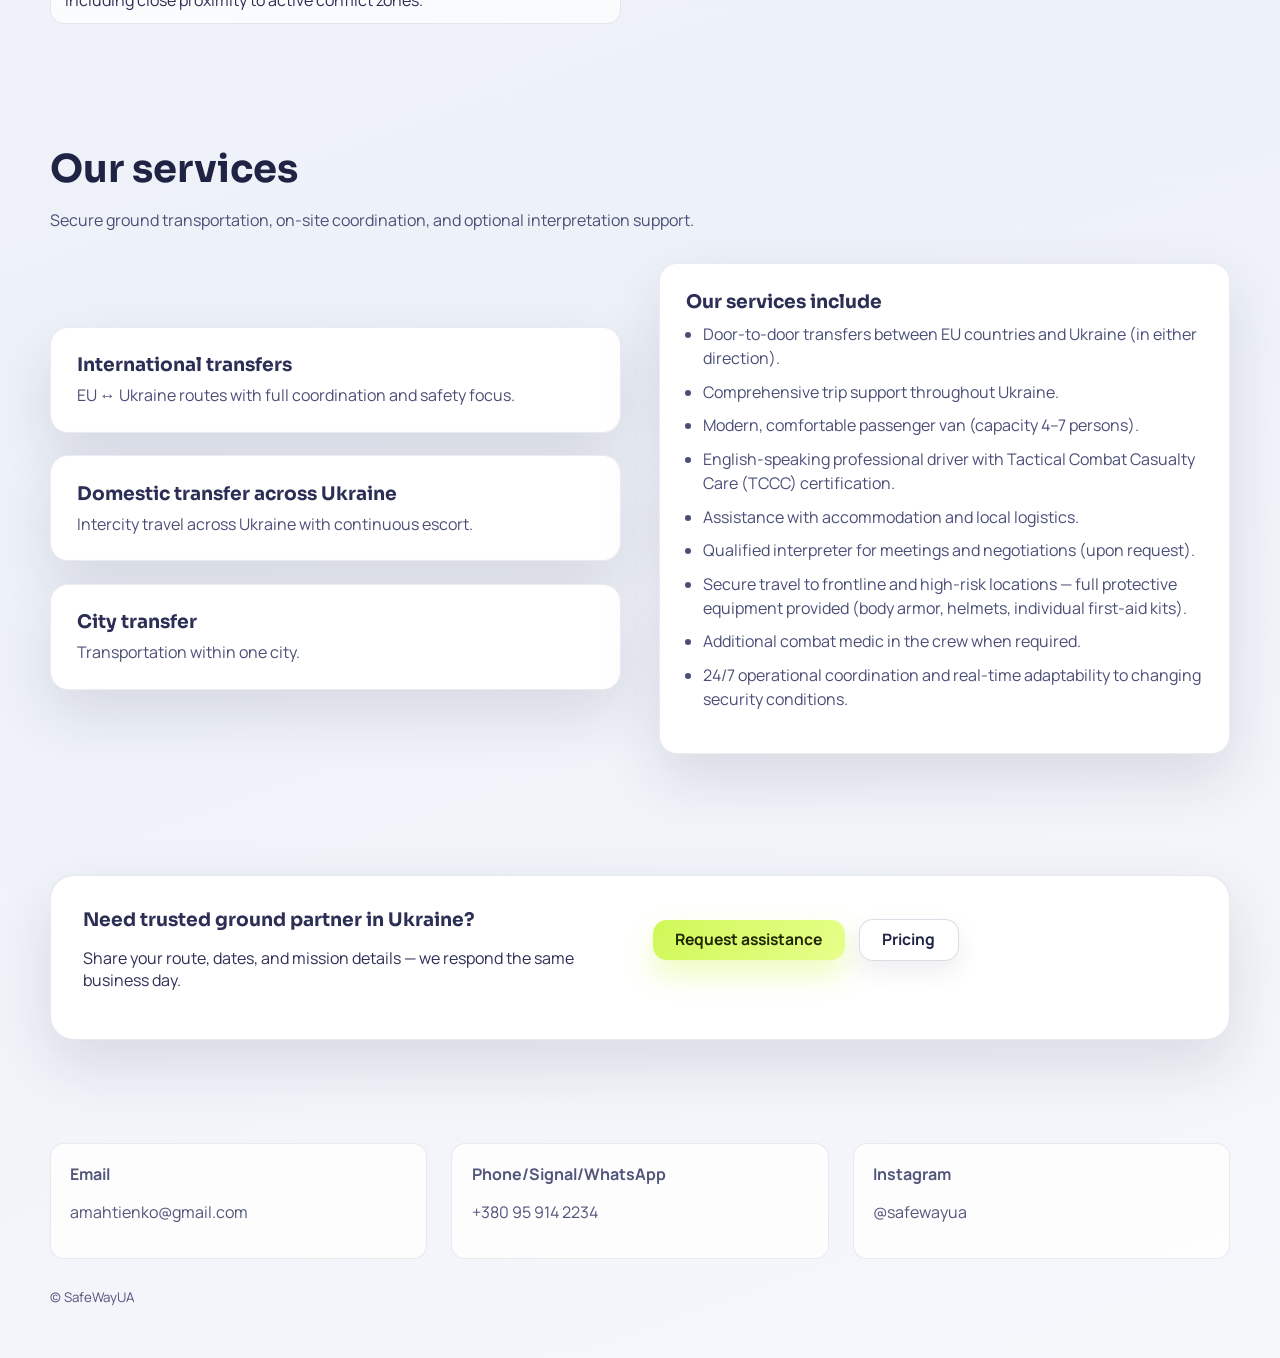
==== commit 7a402593: "Update index.html" ====
--- a/index.html
+++ b/index.html
@@ -211,6 +211,6 @@
       </div>
     </div>
 
-   <script src="app.js"></script>
+    <script src="./app.js"></script>
   </body>
 </html>
--- a/styles.css
+++ b/styles.css
@@ -616,578 +616,4 @@
   display: flex;
   justify-content: flex-end;
   align-items: flex-start;
-}  display: block;
-}
-
-body::before {
-  content: "";
-  position: fixed;
-  inset: 0;
-  background: 
-    radial-gradient(circle at 10% 20%, rgba(208, 248, 88, 0.12), transparent 35%),
-    radial-gradient(circle at 90% 15%, rgba(64, 64, 120, 0.12), transparent 30%),
-    repeating-linear-gradient(120deg, rgba(64, 64, 120, 0.05) 0 1px, transparent 1px 60px);
-  pointer-events: none;
-  z-index: -1;
-}
-
-.container {
-  width: min(1180px, calc(100% - 2.5rem));
-  margin-inline: auto;
-}
-
-header {
-  position: sticky;
-  top: 0;
-  z-index: 20;
-  backdrop-filter: blur(14px);
-  background: rgba(247, 248, 251, 0.8);
-  border-bottom: 1px solid rgba(64, 64, 120, 0.08);
-}
-
-
-.nav {
-  height: 82px;
-  display: grid;
-  grid-template-columns: auto 1fr auto;
-  align-items: center;
-  gap: 1rem;
-}
-
-
-
-.logo {
-  display: flex;
-  align-items: start;
-  gap: 0;
-  font-family: "Sora", sans-serif;
-  font-weight: 700;
-  letter-spacing: 0.02em;
-}
-
-.logo img {
-  width: 180px;
-  height: auto;
-  object-fit: contain;
-}
-
-.nav-links {
-  display: flex;
-  align-items: center;
-  justify-content: center;
-  justify-self: center;
-  gap: 1.6rem;
-  font-size: 0.98rem;
-}
-
-
-
-
-
-.nav-actions {
-  display: flex;
-  align-items: center;
-  gap: 0.6rem;
-  justify-self: end;
-  height: 100%;
-}
-
-
-
-.lang-toggle {
-  display: flex;
-  gap: 0.4rem;
-  border: 1px solid var(--line);
-  padding: 0.25rem;
-  border-radius: 999px;
-  background: #fff;
-}
-
-.lang-toggle button {
-  border: 0;
-  padding: 0.35rem 0.7rem;
-  border-radius: 999px;
-  background: transparent;
-  font-weight: 600;
-  color: var(--ink);
-  cursor: pointer;
-}
-
-.lang-toggle button.active {
-  background: var(--accent);
-  color: #1e2400;
-}
-
-button,
-.btn {
-  border: 0;
-  cursor: pointer;
-  border-radius: 14px;
-  padding: 0.78rem 1.4rem;
-  font-family: inherit;
-  font-weight: 700;
-  font-size: 0.98rem;
-  line-height: 1;
-  transition: transform 0.15s ease, box-shadow 0.2s ease, background 0.2s ease, border-color 0.2s ease;
-}
-
-.btn-primary {
-  color: #202600;
-  background: linear-gradient(120deg, #d0f858 0%, #e6ff8a 100%);
-  box-shadow: 0 14px 30px rgba(208, 248, 88, 0.4);
-}
-
-.btn-primary:hover {
-  transform: translateY(-1px);
-  box-shadow: 0 18px 36px rgba(208, 248, 88, 0.5);
-}
-
-.btn-outline {
-  color: var(--ink-strong);
-  border: 1px solid rgba(64, 64, 120, 0.18);
-  background: rgba(255, 255, 255, 0.9);
-  box-shadow: 0 10px 24px rgba(32, 36, 66, 0.08);
-}
-
-.btn-outline:hover {
-  transform: translateY(-1px);
-  border-color: rgba(64, 64, 120, 0.32);
-}
-
-.hero {
-  padding: 4.8rem 0 3.8rem;
-}
-
-.hero-grid {
-  display: grid;
-  grid-template-columns: repeat(2, minmax(0, 1fr));
-  gap: 2.8rem;
-  align-items: start;
-}
-
-.hero h1 {
-  font-family: "Sora", sans-serif;
-  font-size: clamp(2.3rem, 4vw, 3.9rem);
-  line-height: 1.05;
-  margin: 0 0 1rem;
-  color: var(--ink-strong);
-}
-
-.hero p {
-  font-size: 1.1rem;
-  color: #4a4f78;
-  margin: 0 0 1.6rem;
-}
-
-
-.hero-card {
-  background: var(--card);
-  border-radius: var(--radius);
-  padding: 1.6rem;
-  box-shadow: var(--shadow);
-  border: 1px solid rgba(64, 64, 120, 0.1);
-  display: flex;
-  flex-direction: column;
-  align-items: flex-start;
-  text-align: left;
-}
-
-.hero-card img {
-  width: 100%;
-  height: auto;
-  border-radius: 16px;
-  margin-bottom: 1.2rem;
-}
-
-
-.hero-card h3 {
-  margin: 0 0 0.6rem;
-  font-family: "Sora", sans-serif;
-}
-
-.hero-actions {
-  display: flex;
-  gap: 0.9rem;
-  flex-wrap: wrap;
-  align-items: start;
-  margin-bottom: 2.2rem;
-}
-
-.hero-meta {
-  margin-top: 2rem;
-  display: grid;
-  grid-template-columns: repeat(3, minmax(0, 1fr));
-  gap: 1rem;
-}
-
-.hero-meta .meta {
-  background: rgba(255, 255, 255, 0.72);
-  border: 1px solid rgba(64, 64, 120, 0.12);
-  border-radius: 16px;
-  padding: 1rem;
-  box-shadow: 0 14px 30px rgba(64, 64, 120, 0.08);
-}
-
-.section {
-  padding: 3.8rem 0;
-}
-
-.section h2 {
-  font-family: "Sora", sans-serif;
-  font-size: clamp(1.8rem, 3vw, 2.6rem);
-  margin: 0 0 1rem;
-  color: var(--ink-strong);
-}
-
-.section p.lead {
-  max-width: 720px;
-  color: #4a4f78;
-}
-
-.cards {
-  display: grid;
-  grid-template-columns: repeat(3, minmax(0, 1fr));
-  gap: 1.4rem;
-  margin-top: 2rem;
-}
-
-.card {
-  background: var(--card);
-  border-radius: var(--radius);
-  padding: 1.6rem;
-  border: 1px solid rgba(64, 64, 120, 0.1);
-  box-shadow: var(--shadow);
-  transition: transform 0.2s ease, box-shadow 0.2s ease, border-color 0.2s ease;
-}
-
-.card:hover {
-  transform: translateY(-4px);
-  box-shadow: 0 28px 70px rgba(32, 36, 66, 0.16);
-  border-color: rgba(64, 64, 120, 0.2);
-}
-
-.card h3 {
-  font-family: "Sora", sans-serif;
-  margin: 0 0 0.5rem;
-}
-
-.card p {
-  color: #4a4f78;
-  margin: 0;
-}
-
-.split {
-  display: grid;
-  grid-template-columns: repeat(2, minmax(0, 1fr));
-  gap: 2.4rem;
-  align-items: start; 
-}
-
-.list {
-  display: grid;
-  gap: 0.75rem;
-}
-
-.list-item {
-  display: flex;
-  align-items: flex-start;
-  gap: 0.6rem;
-  padding: 0.7rem 0.9rem;
-  background: rgba(255, 255, 255, 0.7);
-  border-radius: 14px;
-  border: 1px solid rgba(64, 64, 120, 0.12);
-}
-
-.badge {
-  font-size: 0.78rem;
-  text-transform: uppercase;
-  letter-spacing: 0.12em;
-  background: rgba(64, 64, 120, 0.1);
-  padding: 0.4rem 0.7rem;
-  border-radius: 999px;
-  display: inline-flex;
-  align-items: start;
-  gap: 0.35rem;
-}
-
-.banner {
-  background: var(--card);
-  border-radius: calc(var(--radius) + 6px);
-  padding: 2rem;
-  border: 1px solid rgba(64, 64, 120, 0.12);
-  box-shadow: var(--shadow);
-  display: grid;
-  grid-template-columns: repeat(2, minmax(0, 1fr));
-  gap: 1.6rem;
-}
-
-.banner h3 {
-  margin: 0 0 0.4rem;
-  font-family: "Sora", sans-serif;
-}
-
-.rich p {
-  margin: 0 0 0.9rem;
-  color: #4a4f78;
-  line-height: 1.6;
-}
-
-p.rich {
-  margin: 0 0 1.4rem;
-  color: #4a4f78;
-  line-height: 1.6;
-}
-
-.rich strong {
-  color: var(--ink-strong);
-}
-
-.rich-list {
-  margin: 0.6rem 0 1rem;
-  padding-left: 1.1rem;
-  color: #4a4f78;
-  display: grid;
-  gap: 0.6rem;
-  line-height: 1.5;
-}
-
-.rich-note {
-  margin-top: 1.6rem;
-  padding: 1rem 1.1rem;
-  border-radius: 14px;
-  border: 1px solid rgba(64, 64, 120, 0.14);
-  background: rgba(255, 255, 255, 0.78);
-  color: #4a4f78;
-}
-
-footer {
-  padding: 2.6rem 0 3.2rem;
-  color: #51557a;
-}
-
-.footer-grid {
-  display: grid;
-  grid-template-columns: repeat(3, minmax(0, 1fr));
-  gap: 1.5rem;
-}
-
-.footer-card {
-  padding: 1.2rem;
-  border-radius: 14px;
-  border: 1px solid rgba(64, 64, 120, 0.1);
-  background: rgba(255, 255, 255, 0.8);
-}
-
-.modal {
-  position: fixed;
-  inset: 0;
-  background: rgba(16, 18, 36, 0.42);
-  display: none;
-  align-items: start;
-  justify-content: center;
-  padding: 1.5rem;
-  z-index: 40;
-}
-
-.modal.active {
-  display: flex;
-}
-
-.modal-card {
-  background: #fff;
-  border-radius: 20px;
-  padding: 1.6rem;
-  max-width: 420px;
-  width: 100%;
-  box-shadow: var(--shadow);
-}
-
-.modal-card h3 {
-  margin-top: 0;
-  font-family: "Sora", sans-serif;
-}
-
-.modal-actions {
-  display: grid;
-  gap: 0.8rem;
-  margin-top: 1.1rem;
-}
-
-.modal-actions a {
-  padding: 0.9rem 1rem;
-  border-radius: 12px;
-  border: 1px solid rgba(64, 64, 120, 0.18);
-  background: #f9fafc;
-  font-weight: 600;
-  display: flex;
-  align-items: start;
-  justify-content: space-between;
-}
-
-.price-grid {
-  display: grid;
-  grid-template-columns: repeat(3, minmax(0, 1fr));
-  gap: 1.4rem;
-  margin-top: 2rem;
-}
-
-.price-card {
-  background: var(--card);
-  border-radius: var(--radius);
-  padding: 1.6rem;
-  border: 1px solid rgba(64, 64, 120, 0.1);
-  box-shadow: var(--shadow);
-  position: relative;
-  overflow: hidden;
-  transition: transform 0.2s ease, box-shadow 0.2s ease, border-color 0.2s ease;
-}
-
-.price-card:hover {
-  transform: translateY(-4px);
-  box-shadow: 0 28px 70px rgba(32, 36, 66, 0.16);
-  border-color: rgba(64, 64, 120, 0.2);
-}
-
-.price-card .price-tag {
-  font-size: 1.8rem;
-  font-family: "Sora", sans-serif;
-  margin: 0.6rem 0 1rem;
-  color: var(--ink-strong);
-}
-
-.price-duration {
-  margin: 0 0 0.8rem;
-  color: #4a4f78;
-}
-
-.price-label {
-  display: block;
-  margin-top: 0.6rem;
-  font-weight: 600;
-  color: var(--ink-strong);
-}
-
-.price-note {
-  margin: 0.4rem 0 0.8rem;
-  color: #4a4f78;
-}
-
-.price-card ul {
-  margin: 0;
-  padding-left: 1rem;
-  color: #4a4f78;
-}
-
-
-.reveal {
-  opacity: 0;
-  transform: translateY(18px) scale(0.98);
-  transition: opacity 0.6s ease, transform 0.6s ease;
-  will-change: opacity, transform;
-}
-
-.reveal.is-visible {
-  opacity: 1;
-  transform: translateY(0) scale(1);
-}
-
-@media (prefers-reduced-motion: reduce) {
-  .reveal {
-    opacity: 1;
-    transform: none;
-    transition: none;
-  }
-}
-
-@media (max-width: 980px) {
-  .hero-grid,
-  .split,
-  .banner,
-  .footer-grid {
-    grid-template-columns: 1fr;
-  }
-
-  .cards,
-  .price-grid {
-    grid-template-columns: repeat(2, minmax(0, 1fr));
-  }
-
-  .hero-meta {
-    grid-template-columns: 1fr;
-  }
-
-  .nav-links {
-  display: flex;
-  align-items: center;
-  justify-content: center;
-  justify-self: center;
-  gap: 1.6rem;
-  font-size: 0.98rem;
-}
-
-
-
-
-}
-
-@media (max-width: 680px) {
-  .cards,
-  .price-grid {
-    grid-template-columns: 1fr;
-  }
-
-  .nav {
-  height: 82px;
-  display: grid;
-  grid-template-columns: auto 1fr auto;
-  align-items: center;
-  gap: 1rem;
-}
-
-
-}
-
-.hero-title-animate {
-  opacity: 0;
-  transform: translateY(12px);
-  animation: heroTitleIn 0.7s ease forwards;
-}
-
-@keyframes heroTitleIn {
-  to {
-    opacity: 1;
-    transform: translateY(0);
-  }
-}
-
-
-
-@media (max-width: 720px) {
-  header {
-  position: sticky;
-  top: 0;
-  z-index: 20;
-  backdrop-filter: blur(14px);
-  background: rgba(247, 248, 251, 0.8);
-  border-bottom: 1px solid rgba(64, 64, 120, 0.08);
-}
-
-}
-#mission h2 {
-  margin-top: -1.0rem;
-}
-
-#mission.section {
-  padding-top: 2.6rem;
-}
-
-
-#about .list-item[data-i18n="mission_close"] {
-  margin-top: 0.2rem;
-}
-
-.hero-visual {
-  display: flex;
-  justify-content: flex-end;
-  align-items: flex-start;
-}
+}
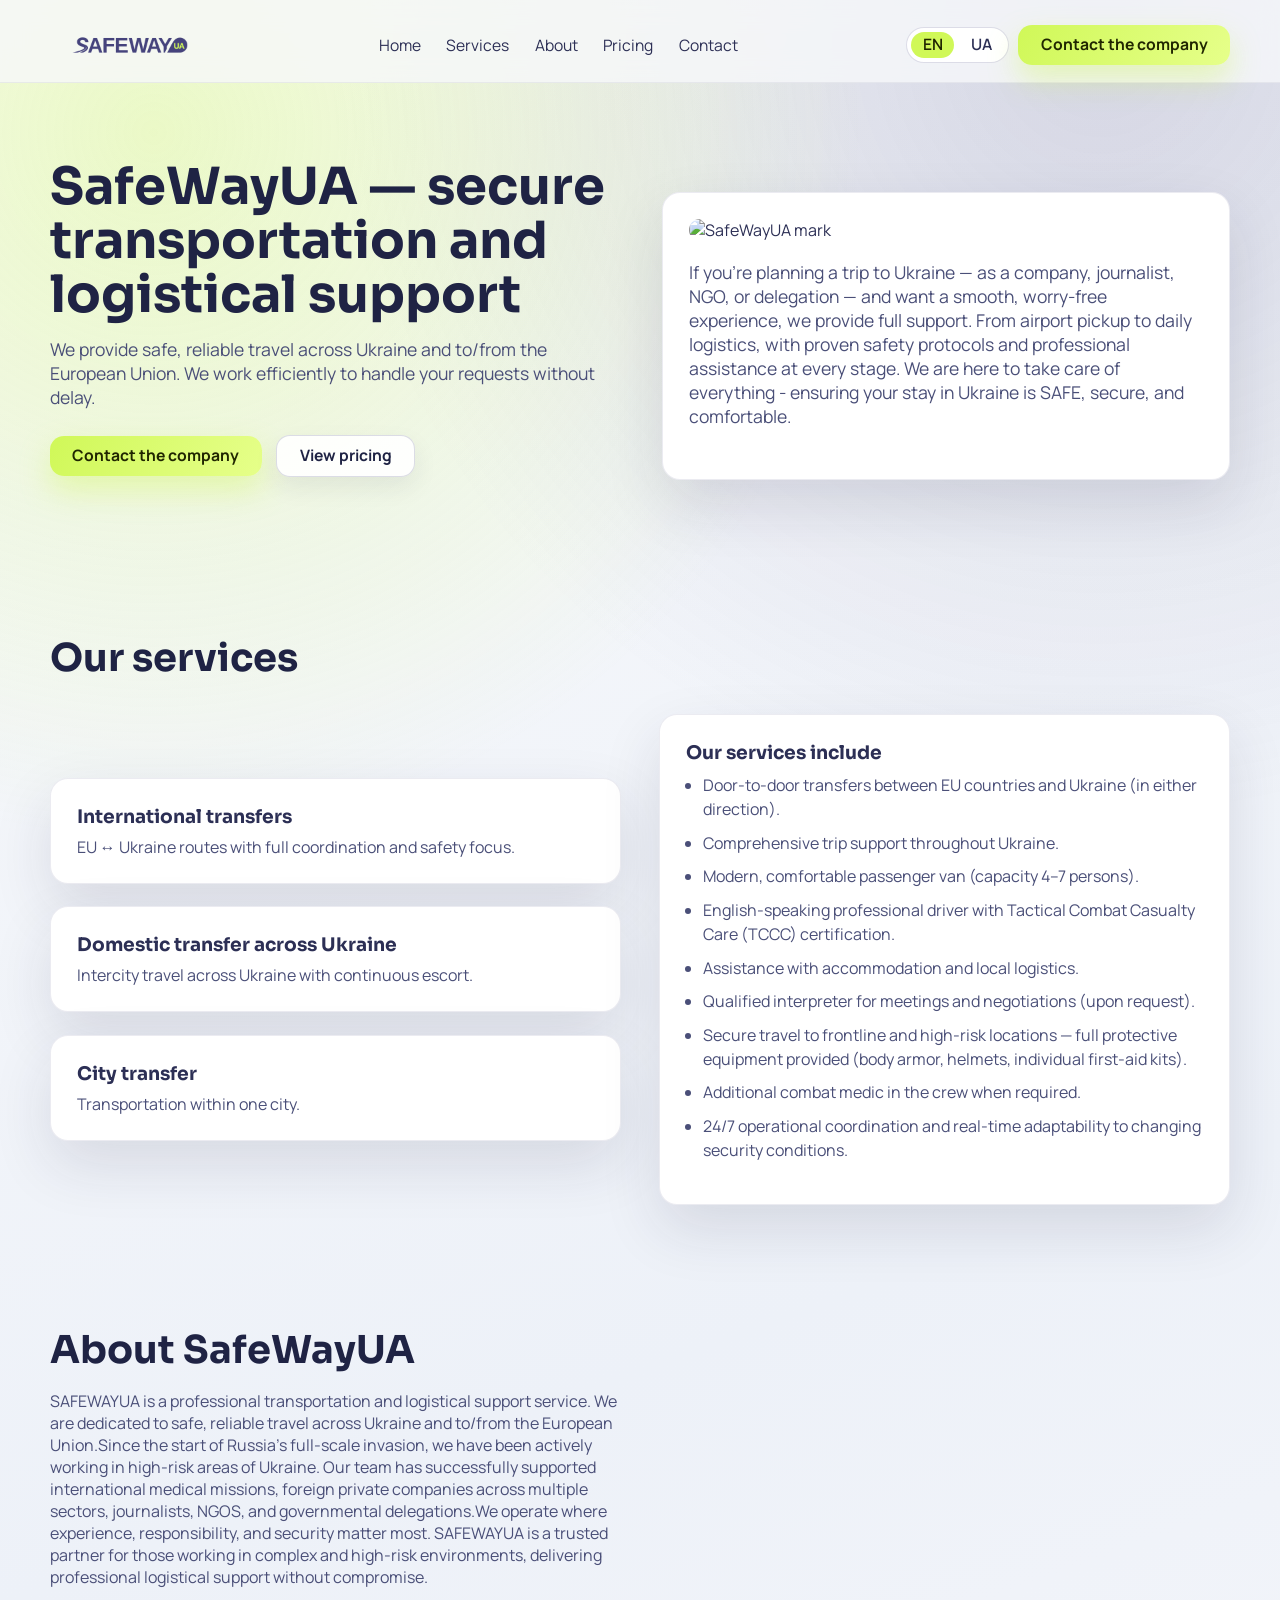
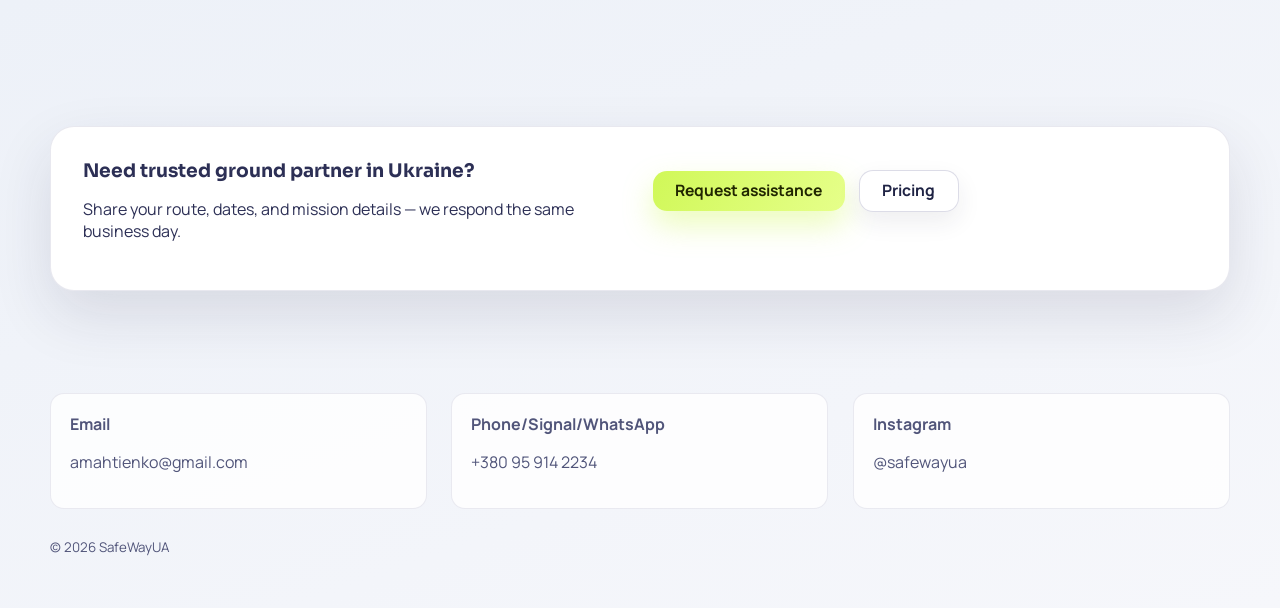
==== commit 34644691: "Update index.html" ====
--- a/index.html
+++ b/index.html
@@ -52,8 +52,8 @@
             </div>
           </div>
           <div class="hero-card">
-            <img src="./assets/mark_with backround 4.png" alt="SafeWayUA mark" />
-            <h3 data-i18n="hero_card_title">Mission-ready logistics</h3>
+            <img src="IMG_0706.JPG" alt="SafeWayUA mark" />
+          
             <p data-i18n="hero_card_text">
               If you're planning a trip to Ukraine — as a company, journalist, NGO, or delegation — and want a smooth, worry-free experience, we provide full support. From airport pickup to daily logistics, with proven safety protocols and professional assistance at every stage.We are here to take care of everything - ensuring your stay in Ukraine is SAFE, secure, and comfortable.
             </p>
@@ -61,59 +61,10 @@
         </div>
       </section>
 
-      <section class="section" id="about">
-        <div class="container split">
-          <div>
-            <h2 data-i18n="about_title">About SafeWayUA</h2>
-            <p class="lead" data-i18n="about_lead">
-              SAFEWAYUA is a professional transportation and logistical support service. We are dedicated to safe, reliable travel across Ukraine and to/from the European Union.
-Since the start of Russia's full-scale invasion, we have been actively working in high-risk areas of Ukraine. Our team has successfully supported international medical missions, foreign private companies across multiple sectors, journalists, NGOS, and governmental delegations.
-We operate where experience, responsibility, and security matter most. SAFEWAYUA is a trusted partner for those working in complex and high-risk environments, delivering professional logistical support without compromise.
-
-            </p>
-            <div class="list">
-              <div class="list-item" data-i18n="about_point_1">
-                We provide secure transportation, on‑site coordination, and professional interpretation services for
-                medical professionals, business representatives, and institutional partners.
-              </div>
-              <div class="list-item" data-i18n="about_point_2">
-                Our work includes cooperation with Ukrainian authorities and foreign governmental bodies.
-              </div>
-              <div class="list-item" data-i18n="about_point_3">
-                We are structured to deliver dependable support under any conditions — including close proximity to
-                active conflict zones.
-              </div>
-            </div>
-          </div>
-          <div>
-            <div class="card">
-              <span class="badge" data-i18n="coverage_title">Included in the service</span>
-              <p data-i18n="coverage_text">
-                Modern passenger van for 4–7 persons and an English‑speaking driver with Tactical Combat Casualty Care
-                (TCCC) certification.
-              </p>
-              <div class="list">
-                <div class="list-item" data-i18n="coverage_list_1">Assistance with accommodation and local logistics.</div>
-                <div class="list-item" data-i18n="coverage_list_2">
-                  Qualified interpreter for meetings and negotiations (upon request).
-                </div>
-                <div class="list-item" data-i18n="coverage_list_3">
-                  Secure travel to frontline and high‑risk locations with protective equipment and optional combat
-                  medic.
-                </div>
-              </div>
-            </div>
-          </div>
-        </div>
-      </section>
-
       <section class="section" id="services">
         <div class="container">
           <h2 data-i18n="services_title">Our services</h2>
-          <p class="lead" data-i18n="services_lead">
-            Secure ground transportation, on‑site coordination, and optional interpretation support.
-          </p>
-          <div class="split services-split">
+                    <div class="split services-split">
             <div class="stack">
               <div class="card">
                 <h3 data-i18n="service_1_title">International transfers</h3>
@@ -145,6 +96,22 @@
                 <li data-i18n="mission_service_9">24/7 operational coordination and real‑time adaptability to changing security conditions.</li>
               </ul>
             </div>
+          </div>
+        </div>
+      </section>
+
+      <section class="section" id="about">
+        <div class="container split">
+          <div>
+            <h2 data-i18n="about_title">About SafeWayUA</h2>
+            <p class="lead" data-i18n="about_lead">
+              SAFEWAYUA is a professional transportation and logistical support service. We are dedicated to safe, reliable travel across Ukraine and to/from the European Union.
+Since the start of Russia's full-scale invasion, we have been actively working in high-risk areas of Ukraine. Our team has successfully supported international medical missions, foreign private companies across multiple sectors, journalists, NGOS, and governmental delegations.
+We operate where experience, responsibility, and security matter most. SAFEWAYUA is a trusted partner for those working in complex and high-risk environments, delivering professional logistical support without compromise.
+
+            </p>
+</div>
+</div>
           </div>
         </div>
       </section>
